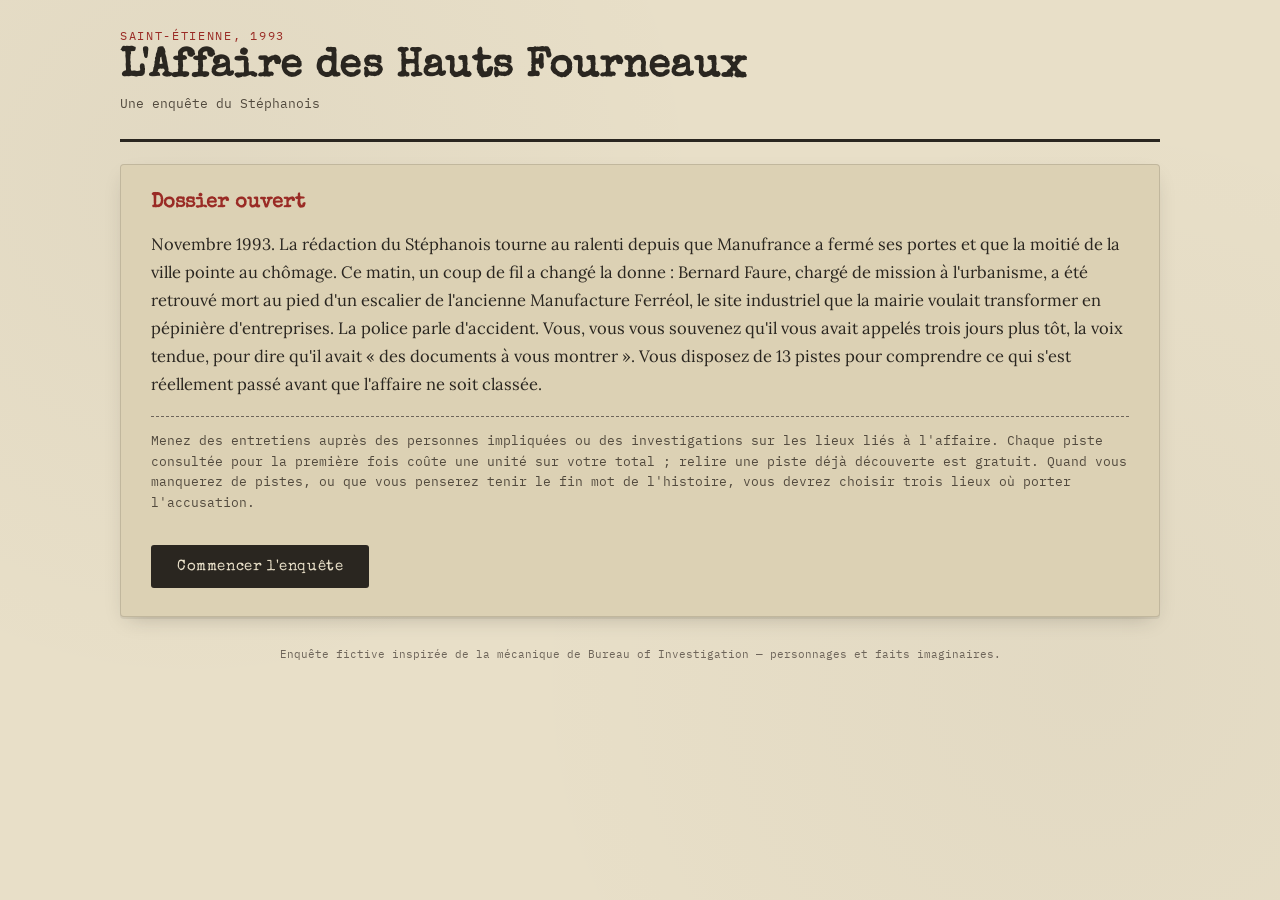
==== index.html @ 571a7f25 "Add files via upload" ====
<!DOCTYPE html>
<html lang="fr">
<head>
<meta charset="UTF-8">
<meta name="viewport" content="width=device-width, initial-scale=1.0">
<title>L'Affaire des Hauts Fourneaux — Le Stéphanois</title>
<link rel="preconnect" href="https://fonts.googleapis.com">
<link rel="preconnect" href="https://fonts.gstatic.com" crossorigin>
<link href="https://fonts.googleapis.com/css2?family=Special+Elite&family=Lora:ital,wght@0,400;0,500;0,600;1,400&family=IBM+Plex+Mono:wght@400;500;600&display=swap" rel="stylesheet">
<link rel="stylesheet" href="style.css">
</head>
<body>

<div id="app"></div>

<!-- Copie de secours des données pour fonctionnement hors serveur -->
<script src="data.js"></script>
<script src="script.js"></script>
</body>
</html>
---- style.css ----
/* ===================================================================
   L'Affaire des Hauts Fourneaux
   Palette : dossier kraft + tampon administratif
   #E8DFC8 papier kraft | #2A2620 encre | #9A2B25 rouge tampon
   #4C5A4E vert-acier | #B98B2A or vieilli | #6E655A gris estompé
   =================================================================== */

:root {
  --paper: #E8DFC8;
  --paper-dark: #DCD1B4;
  --ink: #2A2620;
  --ink-soft: #524A3E;
  --stamp-red: #9A2B25;
  --steel: #4C5A4E;
  --gold: #B98B2A;
  --muted: #6E655A;
  --card-shadow: 0 2px 0 rgba(42,38,32,0.08), 0 8px 20px -8px rgba(42,38,32,0.25);
  --font-display: 'Special Elite', 'Courier New', monospace;
  --font-body: 'Lora', Georgia, serif;
  --font-mono: 'IBM Plex Mono', monospace;
}

* { box-sizing: border-box; }

@media (prefers-reduced-motion: reduce) {
  *, *::before, *::after {
    animation-duration: 0.001ms !important;
    transition-duration: 0.001ms !important;
  }
}

html, body {
  margin: 0;
  padding: 0;
  background: var(--paper);
  color: var(--ink);
  font-family: var(--font-body);
  min-height: 100vh;
}

body {
  background-image:
    radial-gradient(circle at 15% 20%, rgba(42,38,32,0.035) 0, transparent 40%),
    radial-gradient(circle at 85% 75%, rgba(42,38,32,0.03) 0, transparent 45%);
}

#app {
  max-width: 1080px;
  margin: 0 auto;
  padding: 28px 20px 60px;
}

button {
  font-family: inherit;
  cursor: pointer;
}

a { color: var(--steel); }

/* ---------- Header / masthead ---------- */

.masthead {
  border-bottom: 3px solid var(--ink);
  padding-bottom: 14px;
  margin-bottom: 22px;
  display: flex;
  justify-content: space-between;
  align-items: flex-end;
  flex-wrap: wrap;
  gap: 14px;
}

.masthead-titles .kicker {
  font-family: var(--font-mono);
  font-size: 12px;
  letter-spacing: 0.14em;
  text-transform: uppercase;
  color: var(--stamp-red);
  margin: 0 0 4px;
}

.masthead-titles h1 {
  font-family: var(--font-display);
  font-size: clamp(26px, 4vw, 40px);
  margin: 0;
  line-height: 1.05;
  letter-spacing: 0.01em;
}

.masthead-titles .subtitle {
  font-family: var(--font-mono);
  font-size: 13px;
  color: var(--ink-soft);
  margin-top: 6px;
}

/* Lead counter styled as an ink stamp */
.lead-counter {
  font-family: var(--font-mono);
  border: 3px solid var(--stamp-red);
  color: var(--stamp-red);
  border-radius: 6px;
  padding: 8px 16px;
  text-align: center;
  transform: rotate(-3deg);
  background: rgba(154,43,37,0.05);
  white-space: nowrap;
}

.lead-counter.low {
  border-color: var(--stamp-red);
  background: rgba(154,43,37,0.14);
  animation: pulse-stamp 1.8s ease-in-out infinite;
}

@keyframes pulse-stamp {
  0%, 100% { transform: rotate(-3deg) scale(1); }
  50% { transform: rotate(-3deg) scale(1.04); }
}

.lead-counter .num {
  font-size: 26px;
  font-weight: 600;
  display: block;
  line-height: 1;
}

.lead-counter .label {
  font-size: 10px;
  letter-spacing: 0.08em;
  text-transform: uppercase;
  display: block;
  margin-top: 2px;
}

/* ---------- Intro screen ---------- */

.intro-card {
  background: var(--paper-dark);
  border: 1px solid rgba(42,38,32,0.15);
  border-radius: 4px;
  padding: 28px 30px;
  box-shadow: var(--card-shadow);
  margin-bottom: 20px;
}

.intro-card h2 {
  font-family: var(--font-display);
  font-size: 20px;
  margin-top: 0;
  color: var(--stamp-red);
}

.intro-card p {
  line-height: 1.7;
  font-size: 16.5px;
  color: var(--ink);
}

.intro-card .briefing {
  font-family: var(--font-mono);
  font-size: 13px;
  color: var(--ink-soft);
  border-top: 1px dashed var(--muted);
  padding-top: 14px;
  margin-top: 18px;
  line-height: 1.6;
}

.start-btn, .primary-btn {
  font-family: var(--font-display);
  background: var(--ink);
  color: var(--paper);
  border: none;
  padding: 14px 26px;
  font-size: 15px;
  letter-spacing: 0.04em;
  border-radius: 3px;
  margin-top: 18px;
  transition: transform 0.15s ease, background 0.15s ease;
}

.start-btn:hover, .primary-btn:hover {
  background: var(--stamp-red);
  transform: translateY(-1px);
}

/* ---------- Main layout ---------- */

.main-grid {
  display: grid;
  grid-template-columns: 260px 1fr;
  gap: 22px;
  align-items: start;
}

@media (max-width: 760px) {
  .main-grid { grid-template-columns: 1fr; }
}

/* ---------- Plan cliquable ---------- */

.city-map-wrap {
  background: var(--paper-dark);
  border: 1px solid rgba(42,38,32,0.15);
  border-radius: 4px;
  padding: 16px 18px 14px;
  margin-bottom: 22px;
  box-shadow: var(--card-shadow);
}

.map-title {
  font-family: var(--font-display);
  font-size: 15px;
  margin: 0 0 10px;
  color: var(--ink);
}

.city-map-svg {
  width: 100%;
  height: auto;
  max-height: 420px;
  display: block;
}

.zone-shape {
  fill: rgba(42,38,32,0.035);
  stroke: var(--muted);
  stroke-width: 1.5;
  transition: fill 0.15s ease, stroke 0.15s ease;
}

.zone-group {
  cursor: pointer;
  outline: none;
}

.zone-group:hover .zone-shape {
  fill: rgba(76,90,78,0.12);
  stroke: var(--steel);
}

.zone-group:focus-visible .zone-shape {
  stroke: var(--gold);
  stroke-width: 3;
}

.zone-group.zone-selected .zone-shape {
  fill: rgba(154,43,37,0.08);
  stroke: var(--stamp-red);
  stroke-width: 2.5;
}

.zone-label {
  font-family: var(--font-mono);
  font-size: 12px;
  letter-spacing: 0.05em;
  fill: var(--ink-soft);
  pointer-events: none;
  user-select: none;
}

.pin-group {
  cursor: pointer;
  outline: none;
}

.pin-circle {
  fill: var(--paper);
  stroke: var(--steel);
  stroke-width: 2;
  transition: fill 0.15s ease, stroke 0.15s ease, r 0.15s ease;
}

.pin-group:hover .pin-circle {
  stroke: var(--stamp-red);
}

.pin-group:focus-visible .pin-circle {
  stroke: var(--gold);
  stroke-width: 3;
}

.pin-group.pin-visited .pin-circle {
  fill: var(--stamp-red);
  stroke: var(--stamp-red);
}

.pin-ring {
  fill: none;
  stroke: var(--gold);
  stroke-width: 2;
  stroke-dasharray: 4 3;
  animation: spin-ring 6s linear infinite;
  transform-origin: center;
}

@keyframes spin-ring {
  from { transform: rotate(0deg); }
  to { transform: rotate(360deg); }
}

.map-legend {
  display: flex;
  gap: 18px;
  flex-wrap: wrap;
  margin-top: 10px;
  font-family: var(--font-mono);
  font-size: 11px;
  color: var(--ink-soft);
}

.legend-item {
  display: inline-flex;
  align-items: center;
  gap: 6px;
}

.dot {
  width: 10px;
  height: 10px;
  border-radius: 50%;
  display: inline-block;
  border: 2px solid var(--steel);
  background: var(--paper);
}

.dot-visited {
  background: var(--stamp-red);
  border-color: var(--stamp-red);
}

.dot-active {
  border-color: var(--gold);
  border-style: dashed;
}

/* ---------- Sidebar : quartiers + annuaire ---------- */

.sidebar {
  background: var(--paper-dark);
  border: 1px solid rgba(42,38,32,0.15);
  border-radius: 4px;
  padding: 16px;
  position: sticky;
  top: 20px;
}

.sidebar h3 {
  font-family: var(--font-mono);
  font-size: 11px;
  letter-spacing: 0.12em;
  text-transform: uppercase;
  color: var(--muted);
  margin: 18px 0 8px;
  border-bottom: 1px solid rgba(42,38,32,0.15);
  padding-bottom: 6px;
}

.sidebar h3:first-child { margin-top: 0; }

.nav-item {
  display: block;
  width: 100%;
  text-align: left;
  background: transparent;
  border: none;
  border-left: 3px solid transparent;
  padding: 8px 10px;
  font-family: var(--font-body);
  font-size: 14.5px;
  color: var(--ink);
  border-radius: 2px;
}

.nav-item:hover { background: rgba(42,38,32,0.06); }

.nav-item.active {
  border-left-color: var(--stamp-red);
  background: rgba(154,43,37,0.08);
  font-weight: 600;
}

.annuaire-btn {
  width: 100%;
  background: var(--gold);
  color: var(--ink);
  border: none;
  padding: 10px 12px;
  font-family: var(--font-mono);
  font-size: 12.5px;
  letter-spacing: 0.05em;
  border-radius: 3px;
  margin-top: 6px;
  text-transform: uppercase;
}

.annuaire-btn:hover { filter: brightness(0.94); }

.end-early-btn {
  width: 100%;
  background: transparent;
  border: 1.5px solid var(--steel);
  color: var(--steel);
  padding: 10px 12px;
  font-family: var(--font-mono);
  font-size: 12px;
  letter-spacing: 0.04em;
  border-radius: 3px;
  margin-top: 18px;
  text-transform: uppercase;
}

.end-early-btn:hover { background: var(--steel); color: var(--paper); }

/* ---------- Content panel ---------- */

.content-panel {
  min-height: 400px;
}

.location-card {
  background: var(--paper-dark);
  border: 1px solid rgba(42,38,32,0.15);
  border-radius: 4px;
  padding: 22px 26px 26px;
  box-shadow: var(--card-shadow);
}

.location-header .quartier-tag {
  font-family: var(--font-mono);
  font-size: 11px;
  color: var(--steel);
  text-transform: uppercase;
  letter-spacing: 0.08em;
}

.location-header h2 {
  font-family: var(--font-display);
  font-size: 24px;
  margin: 4px 0 2px;
}

.location-header .address {
  font-family: var(--font-mono);
  font-size: 13px;
  color: var(--ink-soft);
  margin-bottom: 18px;
}

.lead-buttons {
  display: flex;
  gap: 12px;
  margin-bottom: 20px;
  flex-wrap: wrap;
}

.lead-btn {
  border: 2px solid var(--ink);
  background: transparent;
  color: var(--ink);
  padding: 10px 18px;
  font-family: var(--font-mono);
  font-size: 13px;
  letter-spacing: 0.04em;
  text-transform: uppercase;
  border-radius: 3px;
  position: relative;
}

.lead-btn:hover { background: var(--ink); color: var(--paper); }

.lead-btn.disabled {
  opacity: 0.4;
  border-style: dashed;
  cursor: default;
}

.lead-btn.disabled:hover { background: transparent; color: var(--ink); }

.lead-btn .already-read {
  font-size: 10px;
  display: block;
  margin-top: 2px;
  color: var(--stamp-red);
  letter-spacing: 0.06em;
}

.clue-result {
  border-top: 2px solid var(--ink);
  padding-top: 18px;
  margin-top: 6px;
  position: relative;
}

.clue-result .clue-title {
  font-family: var(--font-display);
  font-size: 17px;
  color: var(--stamp-red);
  margin-bottom: 10px;
}

.clue-result p {
  line-height: 1.75;
  font-size: 16px;
}

.stamp {
  display: inline-block;
  font-family: var(--font-display);
  font-size: 13px;
  color: var(--stamp-red);
  border: 2px solid var(--stamp-red);
  border-radius: 4px;
  padding: 3px 10px;
  transform: rotate(-6deg);
  letter-spacing: 0.08em;
  margin-top: 14px;
  opacity: 0.85;
}

.empty-clue {
  border-top: 2px dashed var(--muted);
  padding-top: 18px;
  margin-top: 6px;
  color: var(--muted);
  font-family: var(--font-mono);
  font-size: 14px;
}

/* ---------- Annuaire ---------- */

.annuaire-list {
  display: grid;
  gap: 10px;
}

.annuaire-entry {
  display: flex;
  justify-content: space-between;
  align-items: center;
  background: rgba(42,38,32,0.04);
  border: 1px solid rgba(42,38,32,0.1);
  border-radius: 3px;
  padding: 12px 16px;
  gap: 10px;
  flex-wrap: wrap;
}

.annuaire-entry .name {
  font-family: var(--font-display);
  font-size: 15px;
}

.annuaire-entry .role {
  font-family: var(--font-mono);
  font-size: 12px;
  color: var(--ink-soft);
  flex: 1;
  min-width: 180px;
}

.annuaire-entry button {
  background: var(--steel);
  color: var(--paper);
  border: none;
  padding: 7px 14px;
  border-radius: 3px;
  font-family: var(--font-mono);
  font-size: 12px;
}

.annuaire-entry button:hover { background: var(--ink); }

/* ---------- Intervention ---------- */

.intervention-panel {
  background: var(--paper-dark);
  border: 1px solid rgba(42,38,32,0.15);
  border-radius: 4px;
  padding: 26px;
  box-shadow: var(--card-shadow);
}

.intervention-panel h2 {
  font-family: var(--font-display);
  color: var(--stamp-red);
  font-size: 22px;
}

.intervention-panel > p {
  line-height: 1.6;
  margin-bottom: 20px;
}

.target-grid {
  display: grid;
  grid-template-columns: repeat(auto-fill, minmax(220px, 1fr));
  gap: 12px;
  margin-bottom: 22px;
}

.target-card {
  border: 2px solid var(--muted);
  border-radius: 4px;
  padding: 14px 16px;
  background: rgba(42,38,32,0.02);
  text-align: left;
}

.target-card .name {
  font-family: var(--font-display);
  font-size: 15px;
  display: block;
  margin-bottom: 4px;
}

.target-card .addr {
  font-family: var(--font-mono);
  font-size: 11.5px;
  color: var(--ink-soft);
  display: block;
}

.target-card.selected {
  border-color: var(--stamp-red);
  background: rgba(154,43,37,0.09);
}

.target-card.selected .name::after {
  content: " ✓";
  color: var(--stamp-red);
}

.confirm-btn {
  font-family: var(--font-display);
  background: var(--stamp-red);
  color: var(--paper);
  border: none;
  padding: 14px 24px;
  font-size: 15px;
  border-radius: 3px;
  letter-spacing: 0.03em;
}

.confirm-btn:disabled {
  background: var(--muted);
  cursor: not-allowed;
}

.confirm-btn:hover:not(:disabled) { filter: brightness(1.08); }

/* ---------- Ending page (upside-down dossier reveal) ---------- */

.ending-page {
  background: var(--ink);
  color: var(--paper);
  border-radius: 4px;
  padding: 34px 30px;
  box-shadow: var(--card-shadow);
  animation: unfold 0.5s ease;
  transform-origin: top;
}

@keyframes unfold {
  from { transform: rotateX(-90deg); opacity: 0; }
  to { transform: rotateX(0deg); opacity: 1; }
}

.ending-page .score-tag {
  font-family: var(--font-mono);
  font-size: 12px;
  letter-spacing: 0.1em;
  text-transform: uppercase;
  color: var(--gold);
}

.ending-page h2 {
  font-family: var(--font-display);
  font-size: 26px;
  margin: 6px 0 18px;
  color: var(--paper);
}

.ending-page .score-line {
  font-family: var(--font-mono);
  font-size: 15px;
  margin-bottom: 18px;
  color: var(--gold);
}

.ending-page p {
  line-height: 1.75;
  font-size: 16.5px;
}

.ending-page .verdict {
  display: inline-block;
  margin-top: 20px;
  font-family: var(--font-display);
  border: 2px solid var(--gold);
  color: var(--gold);
  padding: 8px 16px;
  border-radius: 3px;
  transform: rotate(-3deg);
}

.restart-btn {
  margin-top: 26px;
  background: var(--paper);
  color: var(--ink);
  border: none;
  padding: 12px 22px;
  font-family: var(--font-mono);
  font-size: 13px;
  border-radius: 3px;
  text-transform: uppercase;
  letter-spacing: 0.05em;
}

.restart-btn:hover { background: var(--gold); }

.footnote {
  text-align: center;
  font-family: var(--font-mono);
  font-size: 11px;
  color: var(--muted);
  margin-top: 30px;
}
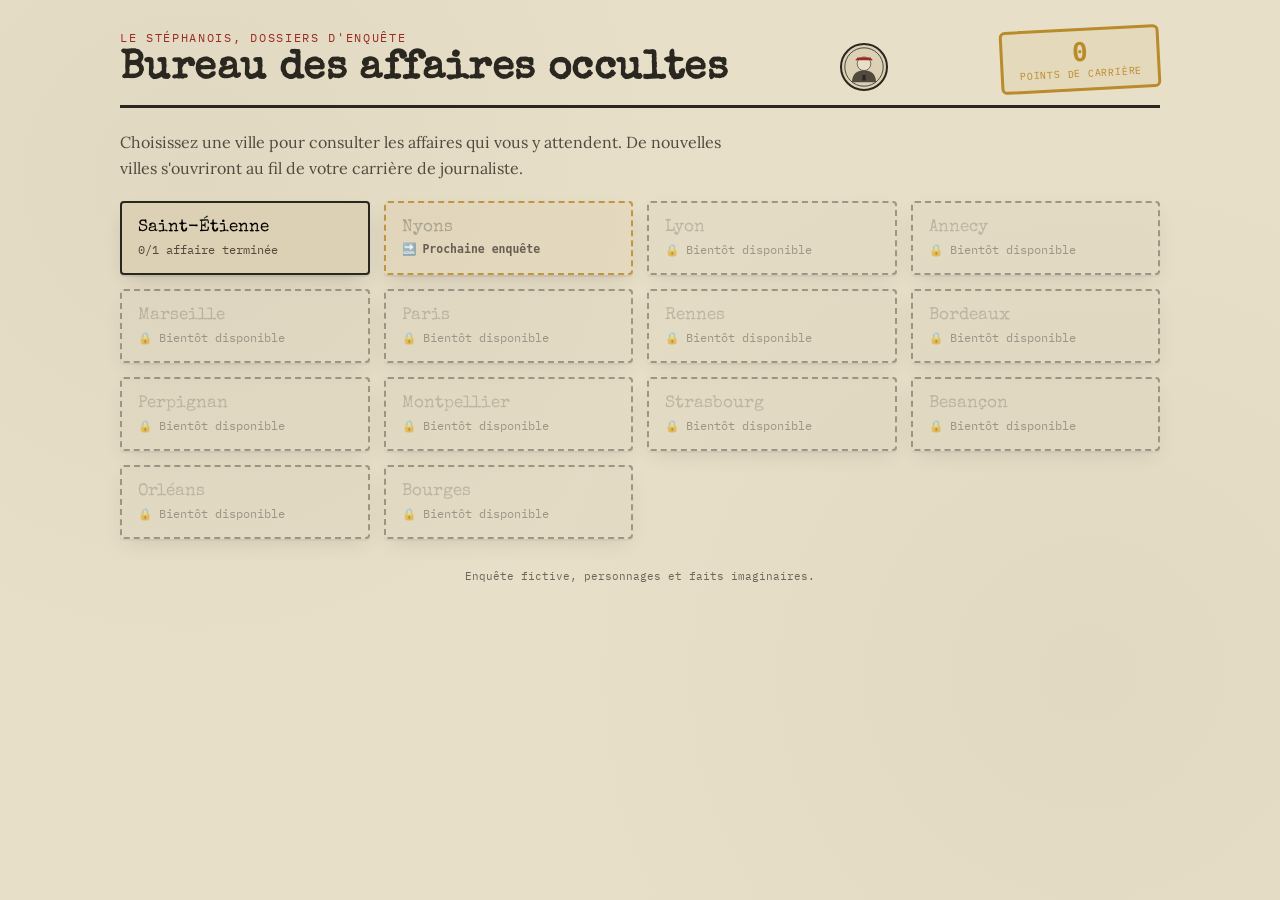
==== commit 73234acd: "Add files via upload" ====
--- a/index.html
+++ b/index.html
@@ -3,7 +3,7 @@
 <head>
 <meta charset="UTF-8">
 <meta name="viewport" content="width=device-width, initial-scale=1.0">
-<title>L'Affaire des Hauts Fourneaux — Le Stéphanois</title>
+<title>Bureau des affaires occultes, L'Affaire des Hauts Fourneaux</title>
 <link rel="preconnect" href="https://fonts.googleapis.com">
 <link rel="preconnect" href="https://fonts.gstatic.com" crossorigin>
 <link href="https://fonts.googleapis.com/css2?family=Special+Elite&family=Lora:ital,wght@0,400;0,500;0,600;1,400&family=IBM+Plex+Mono:wght@400;500;600&display=swap" rel="stylesheet">
@@ -13,6 +13,14 @@
 
 <div id="app"></div>
 
+<div class="orientation-hint" id="orientation-hint">
+  <div class="orientation-hint-box">
+    <p class="orientation-hint-icon">📱↻</p>
+    <p class="orientation-hint-text">Le plan et les fiches se lisent mieux en mode paysage. Tournez votre téléphone si possible.</p>
+    <button class="orientation-hint-btn" id="orientation-hint-dismiss">Continuer quand même</button>
+  </div>
+</div>
+
 <!-- Copie de secours des données pour fonctionnement hors serveur -->
 <script src="data.js"></script>
 <script src="script.js"></script>
--- a/style.css
+++ b/style.css
@@ -14,6 +14,7 @@
   --steel: #4C5A4E;
   --gold: #B98B2A;
   --muted: #6E655A;
+  --doc-blue: #3F5B66;
   --card-shadow: 0 2px 0 rgba(42,38,32,0.08), 0 8px 20px -8px rgba(42,38,32,0.25);
   --font-display: 'Special Elite', 'Courier New', monospace;
   --font-body: 'Lora', Georgia, serif;
@@ -56,6 +57,196 @@
 }
 
 a { color: var(--steel); }
+
+/* ---------- Portrait / avatar de l'enquêteur ---------- */
+
+.avatar-svg { display: block; }
+
+.avatar-badge-bg { fill: var(--paper-dark); stroke: var(--ink); stroke-width: 2; }
+.avatar-coat { fill: var(--ink-soft); }
+.avatar-head { fill: var(--paper); stroke: var(--ink); stroke-width: 1.5; }
+.avatar-tie { fill: var(--ink); }
+
+.avatar-accent-red .avatar-band { fill: var(--stamp-red); }
+.avatar-accent-gold .avatar-band { fill: var(--gold); }
+.avatar-accent-steel .avatar-band { fill: var(--steel); }
+
+.profile-btn {
+  background: var(--paper-dark);
+  border: 2px solid var(--ink);
+  border-radius: 50%;
+  width: 48px;
+  height: 48px;
+  padding: 0;
+  display: flex;
+  align-items: center;
+  justify-content: center;
+  overflow: hidden;
+  flex-shrink: 0;
+}
+
+.profile-btn:hover { border-color: var(--stamp-red); }
+
+/* ---------- Fiche de l'enquêteur ---------- */
+
+.profile-card {
+  background: var(--paper-dark);
+  border: 1px solid rgba(42,38,32,0.15);
+  border-radius: 4px;
+  padding: 26px;
+  box-shadow: var(--card-shadow);
+}
+
+.profile-header {
+  display: flex;
+  gap: 20px;
+  align-items: center;
+  flex-wrap: wrap;
+  border-bottom: 2px solid var(--ink);
+  padding-bottom: 20px;
+  margin-bottom: 20px;
+}
+
+.profile-avatar {
+  flex-shrink: 0;
+}
+
+.profile-id-block {
+  flex: 1;
+  min-width: 220px;
+}
+
+.profile-name-input {
+  font-family: var(--font-display);
+  font-size: 20px;
+  background: transparent;
+  border: none;
+  border-bottom: 2px dashed var(--muted);
+  color: var(--ink);
+  padding: 4px 2px;
+  width: 100%;
+  max-width: 320px;
+}
+
+.profile-name-input:focus {
+  outline: none;
+  border-bottom-color: var(--stamp-red);
+}
+
+.profile-rank {
+  font-family: var(--font-mono);
+  font-size: 12.5px;
+  color: var(--stamp-red);
+  letter-spacing: 0.04em;
+  margin: 8px 0 12px;
+}
+
+.avatar-swatches {
+  display: flex;
+  gap: 8px;
+}
+
+.avatar-swatch {
+  width: 22px;
+  height: 22px;
+  border-radius: 50%;
+  border: 2px solid var(--ink);
+  padding: 0;
+}
+
+.avatar-swatch-red { background: var(--stamp-red); }
+.avatar-swatch-gold { background: var(--gold); }
+.avatar-swatch-steel { background: var(--steel); }
+
+.avatar-swatch.selected {
+  outline: 2px solid var(--ink);
+  outline-offset: 2px;
+}
+
+.profile-stats-grid {
+  display: grid;
+  grid-template-columns: repeat(auto-fit, minmax(150px, 1fr));
+  gap: 12px;
+  margin-bottom: 22px;
+}
+
+.profile-stat {
+  background: rgba(42,38,32,0.04);
+  border: 1px solid rgba(42,38,32,0.12);
+  border-radius: 3px;
+  padding: 14px;
+  text-align: center;
+}
+
+.profile-stat-value {
+  display: block;
+  font-family: var(--font-display);
+  font-size: 24px;
+  color: var(--stamp-red);
+}
+
+.profile-stat-label {
+  display: block;
+  font-family: var(--font-mono);
+  font-size: 11px;
+  color: var(--ink-soft);
+  text-transform: uppercase;
+  letter-spacing: 0.05em;
+  margin-top: 4px;
+}
+
+.profile-section-heading {
+  font-family: var(--font-mono);
+  font-size: 11px;
+  letter-spacing: 0.12em;
+  text-transform: uppercase;
+  color: var(--muted);
+  border-bottom: 1px solid rgba(42,38,32,0.15);
+  padding-bottom: 6px;
+  margin: 22px 0 10px;
+}
+
+.profile-city-list {
+  display: grid;
+  gap: 8px;
+}
+
+.profile-city-row {
+  display: flex;
+  justify-content: space-between;
+  background: rgba(42,38,32,0.03);
+  border-radius: 3px;
+  padding: 10px 14px;
+  font-family: var(--font-mono);
+  font-size: 13px;
+}
+
+.profile-badge-list {
+  display: grid;
+  gap: 10px;
+}
+
+.profile-badge {
+  background: rgba(185,139,42,0.08);
+  border: 1px dashed var(--gold);
+  border-radius: 3px;
+  padding: 10px 14px;
+}
+
+.profile-badge-label {
+  display: block;
+  font-family: var(--font-display);
+  font-size: 14px;
+  color: var(--ink);
+}
+
+.profile-badge-detail {
+  display: block;
+  font-family: var(--font-mono);
+  font-size: 11.5px;
+  color: var(--ink-soft);
+  margin-top: 3px;
+}
 
 /* ---------- Header / masthead ---------- */
 
@@ -196,6 +387,226 @@
 
 @media (max-width: 760px) {
   .main-grid { grid-template-columns: 1fr; }
+  .sidebar { position: static; }
+}
+
+/* ---------- Suggestion de rotation (mobile portrait) ---------- */
+
+.orientation-hint {
+  display: none;
+  position: fixed;
+  inset: 0;
+  background: rgba(42,38,32,0.92);
+  z-index: 9999;
+  align-items: center;
+  justify-content: center;
+  padding: 24px;
+  text-align: center;
+}
+
+@media (max-width: 640px) and (orientation: portrait) {
+  .orientation-hint {
+    display: flex;
+  }
+}
+
+body.orientation-hint-dismissed .orientation-hint {
+  display: none !important;
+}
+
+.orientation-hint-box {
+  background: var(--paper);
+  border: 2px solid var(--gold);
+  border-radius: 6px;
+  padding: 28px 22px;
+  max-width: 300px;
+}
+
+.orientation-hint-icon {
+  font-size: 38px;
+  margin: 0 0 12px;
+}
+
+.orientation-hint-text {
+  font-family: var(--font-body);
+  font-size: 15px;
+  color: var(--ink);
+  line-height: 1.55;
+  margin: 0 0 18px;
+}
+
+.orientation-hint-btn {
+  font-family: var(--font-mono);
+  background: var(--ink);
+  color: var(--paper);
+  border: none;
+  padding: 10px 18px;
+  border-radius: 3px;
+  font-size: 12.5px;
+  text-transform: uppercase;
+  letter-spacing: 0.04em;
+}
+
+.orientation-hint-btn:hover {
+  background: var(--stamp-red);
+}
+
+/* ---------- Text tags: personnes / lieux / documents ---------- */
+
+.tag-person {
+  color: var(--steel);
+  font-weight: 600;
+}
+
+.tag-lieu {
+  color: var(--gold);
+  font-weight: 600;
+}
+
+.tag-doc {
+  color: var(--doc-blue);
+  font-weight: 600;
+  font-style: italic;
+}
+
+.new-contact {
+  margin-top: 12px;
+  font-family: var(--font-mono);
+  font-size: 12.5px;
+  color: var(--steel);
+  background: rgba(76,90,78,0.1);
+  border: 1px dashed var(--steel);
+  border-radius: 3px;
+  padding: 8px 12px;
+  display: inline-block;
+}
+
+/* ---------- City select screen ---------- */
+
+.select-intro {
+  font-family: var(--font-body);
+  font-size: 16px;
+  color: var(--ink-soft);
+  max-width: 640px;
+  line-height: 1.6;
+  margin-bottom: 20px;
+}
+
+.city-grid {
+  display: grid;
+  grid-template-columns: repeat(auto-fill, minmax(200px, 1fr));
+  gap: 14px;
+}
+
+.city-card {
+  background: var(--paper-dark);
+  border: 2px solid var(--ink);
+  border-radius: 4px;
+  padding: 16px;
+  text-align: left;
+  box-shadow: var(--card-shadow);
+  display: flex;
+  flex-direction: column;
+  gap: 6px;
+}
+
+.city-card:hover:not(.locked) {
+  border-color: var(--stamp-red);
+  transform: translateY(-2px);
+  transition: transform 0.15s ease, border-color 0.15s ease;
+}
+
+.city-card.locked {
+  border: 2px dashed var(--muted);
+  opacity: 0.6;
+  cursor: not-allowed;
+  background: rgba(42,38,32,0.03);
+}
+
+.city-card.coming-next {
+  border: 2px dashed var(--gold);
+  opacity: 0.85;
+  background: rgba(185,139,42,0.06);
+}
+
+.next-tag {
+  color: var(--gold);
+  font-weight: 600;
+}
+
+.city-name {
+  font-family: var(--font-display);
+  font-size: 17px;
+}
+
+.city-status {
+  font-family: var(--font-mono);
+  font-size: 11.5px;
+  color: var(--ink-soft);
+}
+
+.locked-tag {
+  color: var(--muted);
+}
+
+.lead-counter.career {
+  border-color: var(--gold);
+  color: var(--gold);
+  background: rgba(185,139,42,0.08);
+}
+
+/* ---------- Case select screen ---------- */
+
+.back-btn {
+  width: auto;
+  display: inline-block;
+  margin-bottom: 16px;
+}
+
+.case-list {
+  display: grid;
+  gap: 14px;
+}
+
+.case-card {
+  background: var(--paper-dark);
+  border: 2px solid var(--ink);
+  border-radius: 4px;
+  padding: 18px 20px;
+  text-align: left;
+  box-shadow: var(--card-shadow);
+  display: flex;
+  flex-direction: column;
+  gap: 6px;
+}
+
+.case-card:hover:not(.locked) {
+  border-color: var(--stamp-red);
+}
+
+.case-card.locked {
+  border: 2px dashed var(--muted);
+  opacity: 0.6;
+  cursor: not-allowed;
+  background: rgba(42,38,32,0.03);
+}
+
+.case-title {
+  font-family: var(--font-display);
+  font-size: 19px;
+}
+
+.case-subtitle {
+  font-family: var(--font-mono);
+  font-size: 12px;
+  color: var(--ink-soft);
+}
+
+.case-status {
+  font-family: var(--font-mono);
+  font-size: 12px;
+  color: var(--stamp-red);
+  margin-top: 4px;
 }
 
 /* ---------- Plan cliquable ---------- */
@@ -207,6 +618,8 @@
   padding: 16px 18px 14px;
   margin-bottom: 22px;
   box-shadow: var(--card-shadow);
+  overflow-x: auto;
+  -webkit-overflow-scrolling: touch;
 }
 
 .map-title {
@@ -223,6 +636,29 @@
   display: block;
 }
 
+.map-mobile-hint {
+  display: none;
+  font-family: var(--font-mono);
+  font-size: 11px;
+  color: var(--muted);
+  margin-top: 8px;
+}
+
+@media (max-width: 640px) {
+  /* En dessous de cette largeur, la mise à l'échelle proportionnelle
+     rendrait le texte illisible et les pions impossibles à toucher.
+     On garde donc la carte à sa taille native et on autorise le
+     défilement horizontal plutôt que de tout rétrécir. */
+  .city-map-svg {
+    width: 640px;
+    max-width: none;
+    min-width: 640px;
+  }
+  .map-mobile-hint {
+    display: block;
+  }
+}
+
 .zone-shape {
   fill: rgba(42,38,32,0.035);
   stroke: var(--muted);
@@ -263,6 +699,11 @@
 .pin-group {
   cursor: pointer;
   outline: none;
+}
+
+.pin-hitarea {
+  fill: transparent;
+  pointer-events: all;
 }
 
 .pin-circle {
@@ -528,6 +969,92 @@
   font-size: 14px;
 }
 
+/* ---------- Carnet de l'enquête (journal) ---------- */
+
+.journal-recap {
+  background: rgba(154,43,37,0.06);
+  border: 1px dashed var(--stamp-red);
+  border-radius: 4px;
+  padding: 14px 18px;
+  margin: 12px 0 6px;
+}
+
+.journal-recap-label {
+  font-family: var(--font-mono);
+  font-size: 11px;
+  letter-spacing: 0.1em;
+  text-transform: uppercase;
+  color: var(--stamp-red);
+  margin: 0 0 6px;
+}
+
+.journal-recap p {
+  line-height: 1.65;
+  font-size: 15px;
+  margin: 0;
+}
+
+.journal-list {
+  display: grid;
+  gap: 14px;
+  margin-top: 10px;
+}
+
+.journal-entry {
+  border-left: 3px solid var(--muted);
+  padding: 10px 16px;
+  background: rgba(42,38,32,0.03);
+  border-radius: 0 3px 3px 0;
+}
+
+.journal-entry-head {
+  display: flex;
+  align-items: center;
+  gap: 8px;
+  margin-bottom: 4px;
+}
+
+.journal-index {
+  font-family: var(--font-mono);
+  font-size: 11px;
+  color: var(--paper);
+  background: var(--ink);
+  border-radius: 50%;
+  width: 20px;
+  height: 20px;
+  display: inline-flex;
+  align-items: center;
+  justify-content: center;
+  flex-shrink: 0;
+}
+
+.journal-loc {
+  font-family: var(--font-mono);
+  font-size: 11.5px;
+  color: var(--ink-soft);
+  text-transform: uppercase;
+  letter-spacing: 0.04em;
+}
+
+.journal-entry p {
+  line-height: 1.65;
+  font-size: 15px;
+}
+
+.journal-goto {
+  background: var(--steel);
+  color: var(--paper);
+  border: none;
+  padding: 9px 15px;
+  border-radius: 3px;
+  font-family: var(--font-mono);
+  font-size: 11.5px;
+  margin-top: 4px;
+  min-height: 38px;
+}
+
+.journal-goto:hover { background: var(--ink); }
+
 /* ---------- Annuaire ---------- */
 
 .annuaire-list {
@@ -564,10 +1091,11 @@
   background: var(--steel);
   color: var(--paper);
   border: none;
-  padding: 7px 14px;
+  padding: 9px 15px;
   border-radius: 3px;
   font-family: var(--font-mono);
   font-size: 12px;
+  min-height: 38px;
 }
 
 .annuaire-entry button:hover { background: var(--ink); }
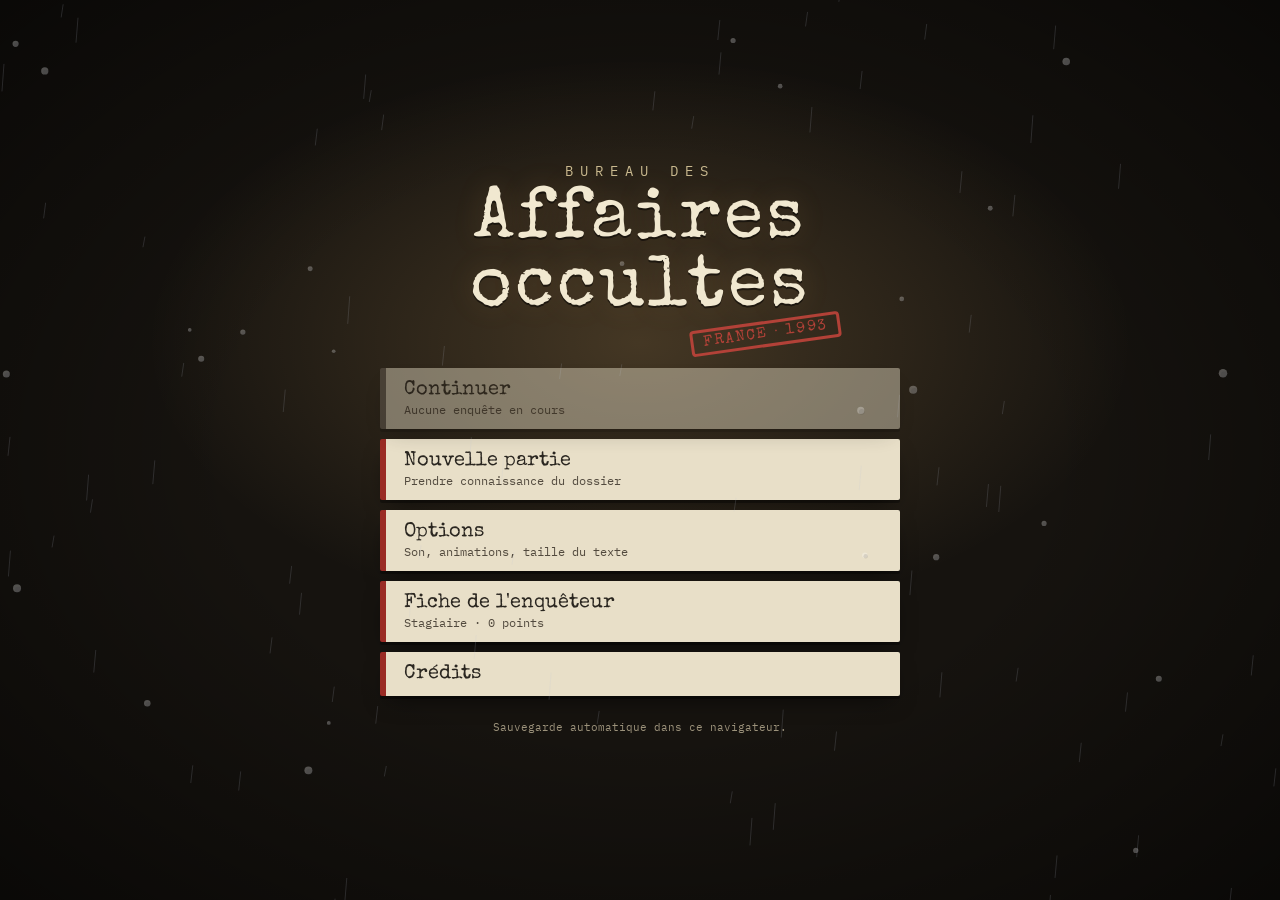
==== commit 9e831268: "Add files via upload" ====
--- a/index.html
+++ b/index.html
@@ -3,11 +3,15 @@
 <head>
 <meta charset="UTF-8">
 <meta name="viewport" content="width=device-width, initial-scale=1.0">
-<title>Bureau des affaires occultes, L'Affaire des Hauts Fourneaux</title>
+<title>Bureau des affaires occultes</title>
+<link rel="icon" href="img/icone.png">
 <link rel="preconnect" href="https://fonts.googleapis.com">
 <link rel="preconnect" href="https://fonts.gstatic.com" crossorigin>
-<link href="https://fonts.googleapis.com/css2?family=Special+Elite&family=Lora:ital,wght@0,400;0,500;0,600;1,400&family=IBM+Plex+Mono:wght@400;500;600&display=swap" rel="stylesheet">
+<link href="https://fonts.googleapis.com/css2?family=Special+Elite&family=Lora:ital,wght@0,400;0,500;0,600;1,400&family=IBM+Plex+Mono:wght@400;500;600&family=Caveat:wght@500&display=swap" rel="stylesheet">
 <link rel="stylesheet" href="style.css">
+<link rel="stylesheet" href="tags.css">
+<link rel="stylesheet" href="carnet.css">
+<link rel="stylesheet" href="jeu.css">
 </head>
 <body>
 
@@ -23,6 +27,7 @@
 
 <!-- Copie de secours des données pour fonctionnement hors serveur -->
 <script src="data.js"></script>
+<script src="audio.js"></script>
 <script src="script.js"></script>
 </body>
 </html>
--- a/tags.css
+++ b/tags.css
@@ -0,0 +1,181 @@
+/* ===================================================================
+   Couleurs des balises : personnes, lieux, pièces du dossier.
+   Chargé après style.css, dont il remplace les anciennes règles .tag-*.
+   Pour changer une couleur, il suffit de modifier les trois variables.
+   =================================================================== */
+
+:root {
+  --c-person: #1F4E8C;   /* bleu encre      : personnes */
+  --c-lieu: #2E6B3A;     /* vert bouteille  : lieux */
+  --c-doc: #7A2E5A;      /* prune           : pièces du dossier */
+  --c-person-soft: rgba(31, 78, 140, 0.14);
+  --c-lieu-soft: rgba(46, 107, 58, 0.14);
+  --c-doc-soft: rgba(122, 46, 90, 0.14);
+}
+
+/* ---------- Les trois familles ---------- */
+
+.tag-person {
+  color: var(--c-person);
+  font-weight: 600;
+}
+
+.tag-lieu {
+  color: var(--c-lieu);
+  font-weight: 600;
+}
+
+.tag-doc {
+  color: var(--c-doc);
+  font-weight: 600;
+  font-style: italic;
+}
+
+/* Cliquable : un lieu ou une personne qu'on connaît déjà */
+.tag-link {
+  cursor: pointer;
+  border-bottom: 1px dotted currentColor;
+  border-radius: 2px;
+  transition: background 0.15s ease;
+}
+.tag-link:hover,
+.tag-link:focus-visible {
+  outline: none;
+  border-bottom-style: solid;
+}
+.tag-person.tag-link:hover, .tag-person.tag-link:focus-visible { background: var(--c-person-soft); }
+.tag-lieu.tag-link:hover, .tag-lieu.tag-link:focus-visible { background: var(--c-lieu-soft); }
+
+/* Découvert à l'instant : coup de surligneur */
+.tag-new {
+  padding: 0 2px;
+  border-radius: 2px;
+  animation: tag-appear 0.9s ease-out;
+}
+.tag-person.tag-new { background: var(--c-person-soft); }
+.tag-lieu.tag-new { background: var(--c-lieu-soft); }
+.tag-doc.tag-new { background: var(--c-doc-soft); }
+
+@keyframes tag-appear {
+  from { box-shadow: 0 0 0 3px rgba(185, 139, 42, 0.45); }
+  to { box-shadow: 0 0 0 0 rgba(185, 139, 42, 0); }
+}
+
+/* ---------- Légende des couleurs ---------- */
+
+.tag-legend {
+  display: flex;
+  flex-wrap: wrap;
+  gap: 6px 14px;
+  font-family: var(--font-mono);
+  font-size: 11.5px;
+  margin-top: 12px;
+}
+.tag-legend span::before {
+  content: "";
+  display: inline-block;
+  width: 9px;
+  height: 9px;
+  border-radius: 2px;
+  margin-right: 6px;
+  background: currentColor;
+  vertical-align: 0;
+}
+.sidebar .tag-legend {
+  margin-top: 14px;
+  padding-top: 10px;
+  border-top: 1px dashed var(--muted);
+  flex-direction: column;
+}
+
+/* ---------- Encadré « Nouveau » sous une piste ---------- */
+
+.discoveries {
+  margin-top: 16px;
+  border: 1px dashed var(--muted);
+  border-radius: 3px;
+  padding: 10px 14px;
+  background: rgba(42, 38, 32, 0.03);
+}
+.discoveries-head {
+  font-family: var(--font-mono);
+  font-size: 10.5px;
+  letter-spacing: 0.12em;
+  text-transform: uppercase;
+  color: var(--stamp-red);
+  margin: 0 0 6px;
+}
+.disc-line {
+  margin: 3px 0;
+  font-size: 14px;
+  line-height: 1.5;
+}
+.disc-label {
+  display: inline-block;
+  min-width: 92px;
+  font-family: var(--font-mono);
+  font-size: 11px;
+  color: var(--ink-soft);
+  text-transform: uppercase;
+  letter-spacing: 0.05em;
+}
+
+/* ---------- Plan et barre latérale ---------- */
+
+.map-count {
+  font-family: var(--font-mono);
+  font-size: 11px;
+  color: var(--c-lieu);
+  margin-left: 10px;
+  letter-spacing: 0.04em;
+}
+
+.pin-circle { stroke: var(--c-lieu); }
+.dot { border-color: var(--c-lieu); }
+
+.nav-item.nav-empty { color: var(--muted); }
+.nav-count {
+  float: right;
+  font-family: var(--font-mono);
+  font-size: 11px;
+  color: var(--c-lieu);
+}
+.tag-lieu-nav { color: var(--c-lieu); }
+.nav-none {
+  font-family: var(--font-mono);
+  font-size: 11.5px;
+  color: var(--muted);
+  line-height: 1.5;
+  margin: 4px 10px;
+}
+
+.location-header h2.location-name { color: var(--c-lieu); }
+
+/* ---------- Carnet : pièces du dossier ---------- */
+
+.doc-list {
+  display: grid;
+  gap: 8px;
+  margin-top: 8px;
+}
+.doc-entry {
+  display: flex;
+  flex-wrap: wrap;
+  gap: 4px 12px;
+  align-items: baseline;
+  border-left: 3px solid var(--c-doc);
+  background: rgba(122, 46, 90, 0.05);
+  padding: 8px 12px;
+  border-radius: 0 3px 3px 0;
+}
+.doc-sources {
+  font-family: var(--font-mono);
+  font-size: 11.5px;
+  color: var(--ink-soft);
+}
+
+/* ---------- Page de fin (fond sombre) : versions claires ---------- */
+
+.ending-page .tag-person { color: #9CBBEA; }
+.ending-page .tag-lieu { color: #93CFA1; }
+.ending-page .tag-doc { color: #E0A9CB; }
--- a/carnet.css
+++ b/carnet.css
@@ -0,0 +1,157 @@
+/* ===================================================================
+   Carnet de l'enquête : onglets, index, fiches.
+   Chargé après style.css et tags.css.
+   =================================================================== */
+
+.carnet-title { font-family: var(--font-display); margin: 0 0 12px; }
+
+/* ---------- Onglets façon intercalaires ---------- */
+
+.carnet-tabs {
+  display: flex;
+  flex-wrap: wrap;
+  gap: 4px;
+  border-bottom: 2px solid var(--ink);
+  margin-bottom: 16px;
+}
+.carnet-tab {
+  background: rgba(42, 38, 32, 0.05);
+  border: 1px solid rgba(42, 38, 32, 0.2);
+  border-bottom: none;
+  border-radius: 6px 6px 0 0;
+  padding: 8px 14px 7px;
+  font-family: var(--font-mono);
+  font-size: 12px;
+  letter-spacing: 0.04em;
+  text-transform: uppercase;
+  color: var(--ink-soft);
+  display: inline-flex;
+  gap: 8px;
+  align-items: center;
+  position: relative;
+  top: 2px;
+}
+.carnet-tab.active {
+  background: var(--paper);
+  border-color: var(--ink);
+  border-width: 2px 2px 0;
+  padding-bottom: 9px;
+}
+.carnet-tab .tag-person, .carnet-tab .tag-lieu, .carnet-tab .tag-doc { font-style: normal; }
+.carnet-tab-n {
+  font-size: 11px;
+  background: var(--ink);
+  color: var(--paper);
+  border-radius: 9px;
+  min-width: 20px;
+  padding: 1px 6px;
+  text-align: center;
+}
+
+/* ---------- Index + fiche ---------- */
+
+.carnet-body {
+  display: grid;
+  grid-template-columns: 210px 1fr;
+  gap: 18px;
+  align-items: start;
+}
+@media (max-width: 760px) {
+  .carnet-body { grid-template-columns: 1fr; }
+  .carnet-index { max-height: 220px; overflow-y: auto; }
+}
+
+.carnet-index { display: grid; gap: 4px; }
+.carnet-entry {
+  display: grid;
+  grid-template-columns: auto 1fr;
+  grid-template-rows: auto auto;
+  column-gap: 8px;
+  align-items: center;
+  text-align: left;
+  background: transparent;
+  border: 1px solid transparent;
+  border-left: 3px solid transparent;
+  border-radius: 2px;
+  padding: 6px 8px;
+}
+.carnet-entry:hover { background: rgba(42, 38, 32, 0.05); }
+.carnet-entry.active { background: var(--paper); border-color: rgba(42, 38, 32, 0.15); border-left-color: var(--stamp-red); }
+.carnet-entry .portrait { grid-row: 1 / 3; }
+.carnet-entry-name { font-size: 14px; line-height: 1.25; }
+.carnet-entry-n { font-family: var(--font-mono); font-size: 10.5px; color: var(--muted); }
+.carnet-entry-n.fresh { color: var(--stamp-red); }
+.carnet-entry-n.fresh::after { content: " · nouveau"; }
+
+/* La fiche : une feuille posée sur le dossier */
+.carnet-page {
+  background: var(--paper);
+  border: 1px solid rgba(42, 38, 32, 0.18);
+  box-shadow: 0 1px 0 rgba(42, 38, 32, 0.1), 3px 4px 0 -1px var(--paper-dark), 3px 4px 0 0 rgba(42, 38, 32, 0.15);
+  padding: 20px 22px;
+  position: relative;
+  background-image: repeating-linear-gradient(transparent 0 27px, rgba(63, 91, 102, 0.12) 27px 28px);
+}
+.carnet-page-p { border-top: 4px solid var(--c-person); }
+.carnet-page-l { border-top: 4px solid var(--c-lieu); }
+.carnet-page-d { border-top: 4px solid var(--c-doc); }
+
+.carnet-page-head { display: flex; gap: 16px; align-items: flex-start; margin-bottom: 14px; }
+.carnet-id h3 { font-family: var(--font-display); font-size: 21px; margin: 0 0 4px; }
+.carnet-role { font-family: var(--font-mono); font-size: 12.5px; color: var(--ink-soft); margin: 0 0 6px; }
+.carnet-where { font-size: 14px; margin: 0; }
+
+.carnet-stamp {
+  display: inline-block;
+  margin-top: 8px;
+  font-family: var(--font-display);
+  font-size: 12px;
+  letter-spacing: 0.1em;
+  text-transform: uppercase;
+  color: var(--stamp-red);
+  border: 2px solid var(--stamp-red);
+  border-radius: 3px;
+  padding: 2px 8px;
+  transform: rotate(-4deg);
+  opacity: 0.85;
+}
+
+/* ---------- Portraits ---------- */
+
+.portrait {
+  flex-shrink: 0;
+  background: #fff;
+  padding: 4px 4px 12px;
+  box-shadow: 0 1px 3px rgba(42, 38, 32, 0.35);
+}
+.portrait img, .portrait svg { display: block; width: 100%; height: 100%; object-fit: cover; filter: sepia(0.25) contrast(1.05); }
+.portrait-large { width: 140px; height: 214px; transform: rotate(-2deg); }
+.portrait-mini { width: 28px; height: 43px; padding: 2px 2px 5px; box-shadow: 0 1px 2px rgba(42, 38, 32, 0.3); }
+.portrait-empty .ph-bg { fill: #CFC5AC; }
+.portrait-empty .ph-shape { fill: #A89C82; }
+.portrait-empty .ph-initials { font-family: var(--font-mono); font-size: 9px; fill: var(--paper); letter-spacing: 1px; }
+.portrait-mini .ph-initials { display: none; }
+
+/* ---------- Notes ---------- */
+
+.carnet-notes { list-style: none; margin: 6px 0 0; padding: 0; display: grid; gap: 8px; }
+.carnet-note {
+  display: grid;
+  gap: 2px;
+  padding: 6px 10px 6px 12px;
+  border-left: 2px solid rgba(42, 38, 32, 0.25);
+  line-height: 1.5;
+  font-size: 15px;
+}
+.carnet-note.fresh { border-left-color: var(--stamp-red); background: rgba(154, 43, 37, 0.06); }
+.carnet-label {
+  font-family: var(--font-mono);
+  font-size: 10.5px;
+  letter-spacing: 0.08em;
+  text-transform: uppercase;
+  color: var(--stamp-red);
+}
+.carnet-source { font-family: var(--font-mono); font-size: 11px; color: var(--muted); }
+.carnet-source::before { content: "↳ "; }
+.carnet-nothing { font-style: italic; color: var(--muted); }
+.carnet-seen { font-family: var(--font-mono); font-size: 12px; color: var(--ink-soft); line-height: 1.6; }
--- a/jeu.css
+++ b/jeu.css
@@ -0,0 +1,784 @@
+/* ===================================================================
+   Éléments de l'étape 5 : pistes multiples, puzzles, Minitel,
+   questionnaire, une du journal, réglages du son, effets.
+   Chargé après style.css, tags.css et carnet.css.
+   =================================================================== */
+
+/* ---------- En-tête ---------- */
+
+.masthead { position: relative; }
+.masthead-tools { display: flex; align-items: center; gap: 12px; }
+.sound-btn {
+  background: var(--paper-dark);
+  border: 2px solid var(--ink);
+  border-radius: 50%;
+  width: 40px;
+  height: 40px;
+  font-size: 17px;
+  line-height: 1;
+}
+.sound-btn:hover { border-color: var(--stamp-red); }
+.audio-panel {
+  position: absolute;
+  right: 0;
+  top: 100%;
+  margin-top: 8px;
+  z-index: 50;
+  background: var(--paper);
+  border: 2px solid var(--ink);
+  border-radius: 4px;
+  padding: 14px 16px;
+  width: min(300px, 100%);
+  box-shadow: var(--card-shadow);
+  display: grid;
+  gap: 10px;
+  font-family: var(--font-mono);
+  font-size: 12.5px;
+}
+.audio-row { display: flex; align-items: center; justify-content: space-between; gap: 10px; }
+.audio-row input[type="range"] { width: 150px; accent-color: var(--stamp-red); }
+.audio-note { margin: 0; font-size: 11px; color: var(--muted); }
+.btn-row { display: flex; gap: 12px; flex-wrap: wrap; align-items: center; margin-top: 18px; }
+
+/* ---------- Plan : pastille « nouvelle piste » ---------- */
+
+.pin-badge { fill: var(--stamp-red); stroke: var(--paper); stroke-width: 2; }
+.dot-new { background: var(--stamp-red); border-color: var(--stamp-red); width: 8px; height: 8px; }
+
+/* ---------- Pistes d'un lieu ---------- */
+
+.lead-buttons { display: grid; grid-template-columns: repeat(auto-fill, minmax(220px, 1fr)); gap: 10px; }
+.lead-btn {
+  display: grid;
+  gap: 3px;
+  text-align: left;
+  text-transform: none;
+  letter-spacing: 0;
+  padding: 10px 14px;
+  border-width: 2px;
+  background: var(--paper);
+}
+.lead-btn .lead-kind { font-family: var(--font-mono); font-size: 10.5px; text-transform: uppercase; letter-spacing: 0.08em; color: var(--muted); }
+.lead-btn .lead-label { font-family: var(--font-body); font-size: 15px; line-height: 1.3; }
+.lead-btn:hover .lead-kind { color: var(--paper-dark); }
+.lead-btn.lead-read { background: transparent; border-style: dashed; opacity: 0.85; }
+.lead-btn.lead-current { border-color: var(--stamp-red); box-shadow: inset 4px 0 0 var(--stamp-red); }
+.lead-btn.lead-new { border-color: var(--stamp-red); }
+.new-tag {
+  justify-self: start;
+  font-family: var(--font-mono);
+  font-size: 10px;
+  letter-spacing: 0.08em;
+  text-transform: uppercase;
+  color: var(--paper);
+  background: var(--stamp-red);
+  padding: 1px 6px;
+  border-radius: 2px;
+}
+.clue-text p { line-height: 1.75; font-size: 16px; margin: 0 0 12px; }
+
+/* ---------- Le silence avant une révélation ---------- */
+
+.clue-silence .clue-text { animation: silence-in 3.2s ease-out both; }
+.clue-silence .clue-title { animation: silence-title 1.2s ease-out both; }
+@keyframes silence-in {
+  0%, 55% { opacity: 0; filter: grayscale(1) blur(2px); }
+  100% { opacity: 1; filter: none; }
+}
+@keyframes silence-title {
+  from { opacity: 0; letter-spacing: 0.3em; }
+  to { opacity: 1; }
+}
+
+/* ---------- Notes barrées du carnet ---------- */
+
+.carnet-note.struck .carnet-text {
+  text-decoration: line-through;
+  text-decoration-color: var(--stamp-red);
+  text-decoration-thickness: 2px;
+  color: var(--muted);
+}
+.carnet-note.struck { border-left-color: var(--stamp-red); }
+.carnet-dim { color: var(--muted); font-style: italic; }
+
+/* ---------- Puzzles ---------- */
+
+.puzzle {
+  margin-top: 18px;
+  border: 2px solid var(--ink);
+  background: var(--paper);
+  padding: 16px 18px;
+  border-radius: 3px;
+}
+.puzzle-head { font-family: var(--font-display); font-size: 17px; margin: 0 0 6px; color: var(--stamp-red); }
+.puzzle-instructions { font-family: var(--font-mono); font-size: 12.5px; color: var(--ink-soft); margin: 0 0 12px; }
+.puzzle-feedback { font-family: var(--font-mono); font-size: 12.5px; color: var(--stamp-red); min-height: 1.2em; margin: 10px 0 0; }
+.puzzle-help {
+  margin-top: 12px;
+  background: transparent;
+  border: 1px dashed var(--muted);
+  color: var(--ink-soft);
+  font-family: var(--font-mono);
+  font-size: 11.5px;
+  padding: 7px 10px;
+  border-radius: 3px;
+}
+.puzzle-help:hover:not(:disabled) { border-color: var(--stamp-red); color: var(--stamp-red); }
+.puzzle-help-text { font-style: italic; color: var(--ink-soft); }
+.puzzle-result p { line-height: 1.7; margin: 0 0 10px; }
+
+/* Le reçu */
+.frag-assembled {
+  min-height: 70px;
+  background: #F3EEDF;
+  border: 1px dashed var(--muted);
+  padding: 12px;
+  display: flex;
+  flex-wrap: wrap;
+  gap: 0;
+  align-items: center;
+  margin-bottom: 14px;
+}
+.frag-empty { font-family: var(--font-mono); font-size: 12px; color: var(--muted); }
+.frag-pile { display: flex; flex-wrap: wrap; gap: 14px; }
+.frag {
+  font-family: var(--font-mono);
+  font-size: 13px;
+  background: #F6F1E4;
+  color: var(--ink);
+  border: none;
+  padding: 10px 14px;
+  box-shadow: 0 1px 3px rgba(42, 38, 32, 0.35);
+  clip-path: polygon(0 4%, 12% 0, 30% 6%, 55% 1%, 78% 5%, 100% 0, 97% 48%, 100% 100%, 70% 95%, 45% 100%, 20% 94%, 0 100%, 3% 50%);
+  transition: transform 0.15s ease;
+}
+.frag:hover { transform: rotate(0deg) scale(1.04) !important; }
+.frag-placed { box-shadow: none; clip-path: none; background: transparent; padding: 2px 4px; }
+.frag-wrong { animation: shake 0.35s; }
+@keyframes shake {
+  25% { translate: -6px 0; }
+  50% { translate: 5px 0; }
+  75% { translate: -3px 0; }
+}
+
+/* La facture */
+.listing {
+  font-family: var(--font-mono);
+  font-size: 12.5px;
+  background: #F4F2EA repeating-linear-gradient(#F4F2EA 0 44px, #E3EBDD 44px 88px);
+  border-left: 14px dotted #D8D2C0;
+  border-right: 14px dotted #D8D2C0;
+  max-height: 360px;
+  overflow-y: auto;
+  padding: 4px 0;
+}
+.listing-row {
+  display: grid;
+  grid-template-columns: 1fr 1fr 1.6fr 1.2fr;
+  gap: 8px;
+  width: 100%;
+  text-align: left;
+  background: transparent;
+  border: none;
+  padding: 5px 10px;
+  font-family: inherit;
+  font-size: inherit;
+  color: var(--ink);
+}
+.listing-row:hover:not(.listing-head) { background: rgba(154, 43, 37, 0.08); }
+.listing-head { font-weight: 600; text-transform: uppercase; font-size: 11px; letter-spacing: 0.06em; cursor: default; }
+.listing-picked { outline: 2px solid var(--stamp-red); outline-offset: -2px; border-radius: 40%; }
+
+/* Le coffre */
+.code-wheels { display: flex; gap: 10px; margin-bottom: 14px; }
+.code-wheel { display: grid; justify-items: center; gap: 4px; background: #3A3631; padding: 6px; border-radius: 6px; }
+.code-wheel button { background: #5A544C; color: #E8DFC8; border: none; width: 38px; height: 28px; border-radius: 3px; font-size: 12px; }
+.code-wheel button:hover { background: var(--stamp-red); }
+.code-digit {
+  font-family: var(--font-mono);
+  font-size: 26px;
+  color: #F0E6CC;
+  background: #1F1C18;
+  width: 38px;
+  text-align: center;
+  padding: 6px 0;
+  border-radius: 3px;
+  box-shadow: inset 0 2px 6px rgba(0, 0, 0, 0.6);
+}
+.code-open {
+  font-family: var(--font-display);
+  background: var(--ink);
+  color: var(--paper);
+  border: none;
+  padding: 10px 18px;
+  border-radius: 3px;
+}
+.code-open:hover { background: var(--stamp-red); }
+
+/* ---------- Minitel ---------- */
+
+.minitel-btn { background: #5B5750; color: var(--paper); }
+.minitel { display: grid; gap: 12px; }
+.minitel-screen {
+  background: #0E100E;
+  border: 14px solid #D9D4C7;
+  border-radius: 18px;
+  box-shadow: inset 0 0 40px rgba(0, 0, 0, 0.8), 0 6px 18px rgba(42, 38, 32, 0.35);
+  padding: 14px 16px;
+  color: #E9EDE6;
+  font-family: var(--font-mono);
+  font-size: 14px;
+  min-height: 320px;
+  position: relative;
+  overflow: hidden;
+}
+.minitel-screen::after {
+  content: "";
+  position: absolute;
+  inset: 0;
+  pointer-events: none;
+  background: repeating-linear-gradient(rgba(255, 255, 255, 0.035) 0 1px, transparent 1px 3px);
+  animation: flicker 4s infinite;
+}
+@keyframes flicker {
+  0%, 96%, 100% { opacity: 1; }
+  97% { opacity: 0.85; }
+}
+.minitel-top {
+  display: flex;
+  justify-content: space-between;
+  gap: 8px;
+  background: #E9EDE6;
+  color: #0E100E;
+  padding: 2px 8px;
+  font-size: 12px;
+  letter-spacing: 0.06em;
+  margin-bottom: 12px;
+}
+.minitel-log { display: grid; gap: 12px; min-height: 200px; }
+.minitel-entry { border-bottom: 1px dashed #4A4F4A; padding-bottom: 8px; line-height: 1.5; text-transform: uppercase; }
+.minitel-entry:first-child > div { animation: type-in 0.4s steps(12) both; }
+.minitel-entry:first-child > div:nth-child(2) { animation-delay: 0.35s; }
+.minitel-entry:first-child > div:nth-child(3) { animation-delay: 0.7s; }
+.minitel-entry:first-child > div:nth-child(4) { animation-delay: 1.05s; }
+.minitel-entry:first-child > div:nth-child(5) { animation-delay: 1.4s; }
+@keyframes type-in {
+  from { clip-path: inset(0 100% 0 0); }
+  to { clip-path: inset(0 0 0 0); }
+}
+.minitel-found { color: #FFFFFF; }
+.minitel-dim { color: #8C938C; }
+.minitel-form { display: flex; gap: 8px; align-items: center; margin-top: 14px; }
+.minitel-prompt { color: #8C938C; }
+.minitel-form input {
+  flex: 1;
+  min-width: 0;
+  background: transparent;
+  border: none;
+  border-bottom: 1px solid #8C938C;
+  color: #FFFFFF;
+  font-family: var(--font-mono);
+  font-size: 15px;
+  text-transform: uppercase;
+  padding: 4px 2px;
+  caret-color: #FFFFFF;
+}
+.minitel-form input:focus { outline: none; border-bottom-color: #FFFFFF; }
+.minitel-form button {
+  background: #E9EDE6;
+  color: #0E100E;
+  border: none;
+  font-family: var(--font-mono);
+  font-size: 12px;
+  padding: 6px 10px;
+  letter-spacing: 0.08em;
+}
+.minitel-close { width: auto; margin-top: 0; justify-self: start; }
+
+/* ---------- Questionnaire ---------- */
+
+.questionnaire .question {
+  border: 1px solid rgba(42, 38, 32, 0.2);
+  border-radius: 3px;
+  padding: 12px 16px 14px;
+  margin: 0 0 14px;
+  background: var(--paper);
+}
+.questionnaire legend { font-family: var(--font-display); font-size: 16px; padding: 0 6px; }
+.q-id {
+  display: inline-block;
+  min-width: 26px;
+  text-align: center;
+  background: var(--ink);
+  color: var(--paper);
+  border-radius: 50%;
+  font-family: var(--font-mono);
+  font-size: 12px;
+  padding: 3px 6px;
+  margin-right: 4px;
+}
+.question-bonus .q-id { background: var(--gold); color: var(--ink); border-radius: 3px; }
+.q-points { font-family: var(--font-mono); font-size: 11px; color: var(--muted); }
+.choice {
+  display: flex;
+  align-items: center;
+  gap: 8px;
+  padding: 6px 8px;
+  border-radius: 2px;
+  cursor: pointer;
+  font-size: 15px;
+}
+.choice:hover { background: rgba(42, 38, 32, 0.05); }
+.choice.chosen { background: rgba(154, 43, 37, 0.08); font-weight: 600; }
+.choice input { accent-color: var(--stamp-red); }
+
+/* ---------- La une ---------- */
+
+.une {
+  background: #F4F0E4;
+  color: #1A1814;
+  padding: 26px 30px 30px;
+  box-shadow: 0 3px 0 rgba(42, 38, 32, 0.12), 0 14px 30px -10px rgba(42, 38, 32, 0.45);
+  animation: press 0.9s ease-out;
+  transform-origin: top center;
+}
+@keyframes press {
+  from { transform: translateY(-30px) rotate(-1deg); opacity: 0; }
+  to { transform: none; opacity: 1; }
+}
+.une-head { border-bottom: 4px double #1A1814; padding-bottom: 6px; margin-bottom: 10px; text-align: center; }
+.une-title { font-family: Georgia, "Times New Roman", serif; font-weight: 700; font-size: clamp(34px, 7vw, 56px); letter-spacing: 0.02em; line-height: 1; }
+.une-meta { display: flex; justify-content: space-between; font-family: var(--font-mono); font-size: 11.5px; margin-top: 6px; text-transform: uppercase; }
+.une-rubrique { font-family: var(--font-mono); font-size: 12px; text-transform: uppercase; letter-spacing: 0.1em; color: var(--stamp-red); margin: 12px 0 4px; }
+.une-headline { font-family: Georgia, "Times New Roman", serif; font-size: clamp(24px, 4.5vw, 38px); line-height: 1.1; margin: 0 0 8px; }
+.une-byline { font-family: var(--font-mono); font-size: 11.5px; color: #555; margin: 0 0 16px; }
+.une-body { columns: 2 260px; column-gap: 26px; column-rule: 1px solid #CFC8B5; }
+.une-body p { margin: 0 0 10px; line-height: 1.6; font-size: 15.5px; text-align: justify; hyphens: auto; }
+.une-body p:first-child::first-letter { float: left; font-family: Georgia, serif; font-size: 3.2em; line-height: 0.85; padding: 4px 6px 0 0; }
+
+.score-card {
+  margin-top: 22px;
+  background: var(--paper-dark);
+  border: 1px solid rgba(42, 38, 32, 0.15);
+  border-radius: 4px;
+  padding: 20px 22px;
+  box-shadow: var(--card-shadow);
+}
+.score-card h3 { font-family: var(--font-display); margin: 0 0 12px; }
+.score-list { list-style: none; margin: 0; padding: 0; display: grid; gap: 8px; }
+.score-list li { display: grid; grid-template-columns: 24px 1fr auto; gap: 8px; align-items: start; font-size: 14.5px; }
+.score-list small { font-family: var(--font-mono); font-size: 11.5px; color: var(--ink-soft); }
+.score-list .ok .score-mark { color: var(--c-lieu); }
+.score-list .ko .score-mark { color: var(--stamp-red); }
+.score-pts { font-family: var(--font-mono); font-size: 13px; }
+.score-line { font-family: var(--font-mono); font-size: 12.5px; color: var(--ink-soft); margin: 14px 0 4px; }
+.score-total { font-family: var(--font-display); font-size: 28px; margin: 4px 0 12px; color: var(--stamp-red); }
+.score-rank {
+  font-size: 14px;
+  border: 2px solid var(--stamp-red);
+  padding: 3px 10px;
+  border-radius: 3px;
+  display: inline-block;
+  transform: rotate(-3deg);
+  margin-left: 10px;
+  vertical-align: middle;
+}
+.solution summary { cursor: pointer; font-family: var(--font-mono); font-size: 12.5px; text-transform: uppercase; letter-spacing: 0.06em; }
+.solution p { line-height: 1.65; }
+.solution-path { font-family: var(--font-mono); font-size: 12px; color: var(--ink-soft); }
+
+.epilogue {
+  margin-top: 22px;
+  background: var(--ink);
+  color: var(--paper);
+  border-radius: 4px;
+  padding: 24px 26px;
+  display: grid;
+  grid-template-columns: auto 1fr;
+  gap: 4px 20px;
+  animation: fade-slow 3s ease-out both;
+  animation-delay: 1.2s;
+}
+.epilogue p { grid-column: 2; line-height: 1.7; margin: 0 0 10px; }
+.epilogue-card {
+  color: var(--ink);
+  grid-row: 1 / 4;
+  width: 70px;
+  height: 96px;
+  background: #F4F0E4;
+  border-radius: 3px;
+  display: grid;
+  place-items: center;
+  transform: rotate(-4deg);
+  box-shadow: 0 0 22px rgba(185, 139, 42, 0.35);
+}
+@keyframes fade-slow { from { opacity: 0; } to { opacity: 1; } }
+@media (max-width: 520px) {
+  .epilogue { grid-template-columns: 1fr; }
+  .epilogue p { grid-column: 1; }
+  .epilogue-card {
+  color: var(--ink); grid-row: auto; }
+  .une { padding: 18px 16px 22px; }
+}
+
+@media (prefers-reduced-motion: reduce) {
+  .clue-silence .clue-text, .clue-silence .clue-title, .une, .epilogue, .minitel-entry > div { animation: none !important; }
+}
+
+/* ---------- Téléphone : barre latérale sous le contenu, jamais collante ---------- */
+@media (max-width: 760px) {
+  .sidebar { position: static; }
+  .main-grid .content-panel { order: -1; min-height: 0; }
+  .lead-buttons { grid-template-columns: 1fr; }
+  .minitel-top { font-size: 10.5px; }
+  .masthead-tools { width: 100%; justify-content: flex-end; }
+}
+
+.disc-label { min-width: 118px; margin-right: 6px; }
+
+/* ===================================================================
+   Animations et images (machine à écrire, fax, pluie, heure qui tourne)
+   =================================================================== */
+
+/* ---------- La pluie : derrière les cartes, visible dans les marges ---------- */
+#pluie { position: fixed; inset: 0; z-index: 0; pointer-events: none; transition: opacity 1.2s ease; opacity: 0; }
+#app { position: relative; z-index: 1; }
+
+/* ---------- La lumière du jour ---------- */
+body::after {
+  content: "";
+  position: fixed;
+  inset: 0;
+  pointer-events: none;
+  z-index: 2;
+  transition: background 3s ease;
+}
+body[data-moment="matin"]::after { background: rgba(160, 175, 190, 0.07); }
+body[data-moment="matinee"]::after { background: transparent; }
+body[data-moment="apres-midi"]::after { background: rgba(215, 170, 90, 0.06); }
+body[data-moment="soir"]::after { background: radial-gradient(ellipse at 50% 20%, rgba(255, 190, 90, 0.06), rgba(30, 20, 10, 0.16) 75%); }
+body[data-moment="nuit"]::after { background: radial-gradient(ellipse at 50% 20%, rgba(255, 190, 90, 0.05), rgba(10, 10, 20, 0.26) 70%); }
+
+/* ---------- L'horloge du bouclage ---------- */
+.clock {
+  width: 100%;
+  display: flex;
+  justify-content: flex-end;
+  align-items: center;
+  gap: 8px;
+  font-family: var(--font-mono);
+  font-size: 12px;
+  color: var(--ink-soft);
+  margin-top: -6px;
+}
+.clock-face {
+  width: 14px;
+  height: 14px;
+  border: 2px solid var(--ink-soft);
+  border-radius: 50%;
+  position: relative;
+}
+.clock-face::before, .clock-face::after {
+  content: "";
+  position: absolute;
+  left: 50%;
+  bottom: 50%;
+  width: 2px;
+  background: var(--ink-soft);
+  transform-origin: bottom center;
+}
+.clock-face::before { height: 4px; transform: translateX(-50%) rotate(var(--h, 270deg)); }
+.clock-face::after { height: 5px; transform: translateX(-50%) rotate(0deg); }
+.clock-matin .clock-face { --h: 270deg; }
+.clock-matinee .clock-face { --h: 330deg; }
+.clock-apres-midi .clock-face { --h: 60deg; }
+.clock-soir .clock-face { --h: 120deg; }
+.clock-nuit { color: var(--stamp-red); }
+.clock-nuit .clock-face { border-color: var(--stamp-red); --h: 180deg; }
+
+/* ---------- La machine à écrire ---------- */
+.clue-typing .clue-text p { font-family: var(--font-body); }
+.typing-active .clue-text { cursor: pointer; }
+.typing-active .clue-text::after {
+  content: "Cliquez pour tout afficher";
+  display: block;
+  font-family: var(--font-mono);
+  font-size: 10.5px;
+  color: var(--muted);
+  letter-spacing: 0.06em;
+  text-transform: uppercase;
+}
+.typing-active .stamp, .typing-active .discoveries { opacity: 0; }
+.stamp, .discoveries { transition: opacity 0.4s ease; }
+
+/* ---------- Le fax ---------- */
+.fax { margin: 6px 0 16px; max-width: 560px; }
+.fax-edge { height: 10px; background: linear-gradient(180deg, #CFCAB8, #EFEBDD); border-radius: 3px 3px 0 0; }
+.fax-paper {
+  background: #F2EFE6;
+  background-image: repeating-linear-gradient(180deg, rgba(0, 0, 0, 0.018) 0 2px, transparent 2px 5px);
+  color: #3C3A36;
+  font-family: var(--font-mono);
+  font-size: 12.5px;
+  line-height: 1.55;
+  padding: 14px 18px 18px;
+  box-shadow: 0 2px 6px rgba(42, 38, 32, 0.2);
+  filter: contrast(0.92);
+  transform: rotate(-0.4deg);
+}
+.fax-paper p { margin: 0 0 10px; letter-spacing: 0.01em; }
+.fax-paper p:first-child { border-bottom: 1px dashed #9C978B; padding-bottom: 6px; text-transform: uppercase; font-size: 11.5px; }
+.fax-paper p:last-child { font-family: "Segoe Script", "Bradley Hand", cursive; font-size: 14px; color: #2B3F66; }
+.fax-printing .fax-paper { animation: fax-print 4.5s steps(18) both; }
+@keyframes fax-print {
+  from { clip-path: inset(0 0 100% 0); }
+  to { clip-path: inset(0 0 0 0); }
+}
+
+/* ---------- Images facultatives ---------- */
+.portrait { position: relative; overflow: hidden; }
+.portrait img { position: absolute; left: 4px; top: 4px; width: calc(100% - 8px); height: calc(100% - 16px); object-fit: cover; }
+.portrait-mini img { left: 2px; top: 2px; width: calc(100% - 4px); height: calc(100% - 7px); }
+.loc-photo { margin: 0 0 12px; }
+.loc-photo img {
+  display: block;
+  width: 100%;
+  max-height: 260px;
+  object-fit: cover;
+  border: 6px solid #F7F3E8;
+  box-shadow: 0 2px 8px rgba(42, 38, 32, 0.3);
+  filter: grayscale(0.2) contrast(1.05);
+}
+.piece-photo { margin: 0; flex-shrink: 0; }
+.piece-photo img { display: block; width: 130px; height: 130px; object-fit: cover; background: #fff; padding: 4px; box-shadow: 0 1px 4px rgba(42, 38, 32, 0.3); transform: rotate(-2deg); }
+.epilogue-card { position: relative; }
+.epilogue-card img { position: absolute; inset: 6px; width: calc(100% - 12px); height: calc(100% - 12px); object-fit: contain; background: #F4F0E4; }
+.has-map-image .zone-shape { fill: rgba(232, 223, 200, 0.12); }
+.has-map-image .zone-label { fill: var(--ink); paint-order: stroke; stroke: rgba(232, 223, 200, 0.85); stroke-width: 3px; }
+
+/* ---------- Textures facultatives (fichiers dans img/textures/) ---------- */
+body {
+  background-image: url("img/textures/fond.jpg"),
+    radial-gradient(circle at 15% 20%, rgba(42, 38, 32, 0.035) 0, transparent 40%),
+    radial-gradient(circle at 85% 75%, rgba(42, 38, 32, 0.03) 0, transparent 45%);
+  background-size: 512px, auto, auto;
+}
+.location-card, .sidebar, .city-map-wrap, .intro-card, .intervention-panel, .score-card, .profile-card {
+  background-image: url("img/textures/papier.jpg");
+  background-size: 512px;
+}
+.une { background-image: url("img/textures/journal.jpg"); background-size: 512px; }
+
+@media (prefers-reduced-motion: reduce) {
+  .fax-printing .fax-paper { animation: none; }
+}
+
+.clue-text .fax-paper p, .journal-entry .fax-paper p { font-size: 12.5px; line-height: 1.55; margin: 0 0 10px; }
+.clue-text .fax-paper p:last-child, .journal-entry .fax-paper p:last-child { font-size: 14px; }
+.save-note { font-size: 11px; margin-top: 14px; border-top: 1px dashed var(--muted); padding-top: 10px; }
+
+/* ===================================================================
+   Menu principal, options, crédits
+   =================================================================== */
+
+/* Le menu occupe tout l'écran : bureau de nuit, lampe, pluie derrière */
+body.menu-mode { background: #16130F; }
+body.menu-mode #app { max-width: none; padding: 0; }
+body.menu-mode::after { background: transparent; }
+
+.menu-screen {
+  position: relative;
+  min-height: 100vh;
+  display: grid;
+  place-items: center;
+  overflow: hidden;
+  color: #EDE4CC;
+}
+.menu-fond { position: absolute; inset: 0; margin: 0; }
+.menu-fond img { width: 100%; height: 100%; object-fit: cover; filter: brightness(0.55) sepia(0.2); }
+.menu-lamp {
+  position: absolute;
+  inset: 0;
+  pointer-events: none;
+  background:
+    radial-gradient(ellipse 55% 45% at 50% 38%, rgba(255, 200, 120, 0.2), transparent 70%),
+    radial-gradient(ellipse at center, transparent 45%, rgba(0, 0, 0, 0.55) 100%);
+  animation: lamp 7s ease-in-out infinite;
+}
+@keyframes lamp {
+  0%, 100% { opacity: 1; }
+  47% { opacity: 0.93; }
+  50% { opacity: 0.99; }
+}
+.menu-inner {
+  position: relative;
+  z-index: 1;
+  width: min(520px, calc(100% - 32px));
+  padding: 48px 0;
+  text-align: center;
+  display: grid;
+  gap: 18px;
+  justify-items: center;
+}
+
+/* Le logo */
+.logo { position: relative; display: grid; justify-items: center; }
+.logo-img { max-width: 100%; max-height: 260px; }
+.logo-img ~ .logo-text { display: none; }
+.logo-text { display: grid; justify-items: center; line-height: 0.95; position: relative; padding: 10px 26px 26px; }
+.logo-top { font-family: var(--font-mono); font-size: 14px; letter-spacing: 0.5em; text-transform: uppercase; color: #C9B98F; margin-bottom: 8px; }
+.logo-main {
+  font-family: var(--font-display);
+  font-size: clamp(42px, 9vw, 72px);
+  letter-spacing: 0.04em;
+  color: #F1E8D0;
+  text-shadow: 0 2px 0 rgba(0, 0, 0, 0.5), 0 0 30px rgba(255, 190, 110, 0.15);
+}
+.logo-stamp {
+  position: absolute;
+  right: -6px;
+  bottom: 2px;
+  font-family: var(--font-display);
+  font-size: 15px;
+  letter-spacing: 0.12em;
+  text-transform: uppercase;
+  color: #C0433A;
+  border: 3px solid #C0433A;
+  border-radius: 4px;
+  padding: 3px 10px;
+  transform: rotate(-8deg);
+  opacity: 0.9;
+  mix-blend-mode: screen;
+}
+.menu-tagline { font-family: var(--font-body); font-style: italic; color: #CFC3A4; margin: 0 0 8px; max-width: 420px; }
+
+/* Les entrées du menu : des fiches cartonnées */
+.menu-list { display: grid; gap: 10px; width: 100%; }
+.menu-item {
+  display: grid;
+  gap: 2px;
+  text-align: left;
+  background: #E8DFC8;
+  color: var(--ink);
+  border: none;
+  border-left: 6px solid var(--stamp-red);
+  border-radius: 2px;
+  padding: 12px 18px;
+  box-shadow: 0 3px 0 rgba(0, 0, 0, 0.35), 0 10px 24px -10px rgba(0, 0, 0, 0.7);
+  transition: transform 0.15s ease, box-shadow 0.15s ease;
+}
+.menu-item:hover:not(:disabled), .menu-item:focus-visible { transform: translateX(6px) rotate(-0.4deg); outline: none; box-shadow: 0 3px 0 rgba(0, 0, 0, 0.35), 0 14px 28px -10px rgba(0, 0, 0, 0.8); }
+.menu-item:disabled { opacity: 0.45; cursor: default; border-left-color: var(--muted); }
+.menu-label { font-family: var(--font-display); font-size: 20px; }
+.menu-sub { font-family: var(--font-mono); font-size: 11.5px; color: var(--ink-soft); }
+.menu-foot { font-family: var(--font-mono); font-size: 11px; color: #9C927B; margin-top: 6px; }
+
+/* Bouton « Menu » dans l'en-tête */
+.menu-btn {
+  background: transparent;
+  border: 2px solid var(--ink);
+  border-radius: 20px;
+  height: 40px;
+  padding: 0 14px;
+  font-family: var(--font-mono);
+  font-size: 12px;
+  letter-spacing: 0.06em;
+  text-transform: uppercase;
+  color: var(--ink);
+}
+.menu-btn:hover { border-color: var(--stamp-red); color: var(--stamp-red); }
+
+/* Options et crédits */
+.options-card {
+  background-color: var(--paper-dark);
+  border: 1px solid rgba(42, 38, 32, 0.15);
+  border-radius: 4px;
+  padding: 24px 28px;
+  box-shadow: var(--card-shadow);
+  max-width: 640px;
+  display: grid;
+  gap: 12px;
+}
+.options-card h2 { font-family: var(--font-display); font-size: 19px; margin: 12px 0 0; border-bottom: 1px solid rgba(42, 38, 32, 0.2); padding-bottom: 6px; }
+.options-card h2:first-child { margin-top: 0; }
+.audio-panel-inline { position: static; width: auto; box-shadow: none; border: none; padding: 0; background: transparent; margin: 0; }
+.audio-panel-inline .audio-row input[type="range"] { width: min(260px, 55vw); }
+.options-note { font-family: var(--font-mono); font-size: 12px; color: var(--ink-soft); margin: 0; line-height: 1.6; }
+.danger-btn {
+  justify-self: start;
+  background: transparent;
+  border: 2px solid var(--stamp-red);
+  color: var(--stamp-red);
+  font-family: var(--font-mono);
+  font-size: 12px;
+  text-transform: uppercase;
+  letter-spacing: 0.05em;
+  padding: 9px 14px;
+  border-radius: 3px;
+}
+.danger-btn:hover { background: var(--stamp-red); color: var(--paper); }
+.credits { text-align: center; justify-items: center; }
+.credits .logo-main { color: var(--ink); font-size: 44px; text-shadow: none; }
+.credits .logo-top { color: var(--ink-soft); }
+.credits .logo-stamp { mix-blend-mode: normal; }
+.credits h2 { width: 100%; font-size: 15px; font-family: var(--font-mono); text-transform: uppercase; letter-spacing: 0.1em; color: var(--stamp-red); border: none; margin-top: 16px; }
+.credits p { margin: 0; }
+
+/* Texte plus grand (option de lecture) */
+body.texte-grand .clue-text p, body.texte-grand .intro-card p, body.texte-grand .journal-entry p { font-size: 18.5px; }
+body.texte-grand .carnet-note { font-size: 17px; }
+body.texte-grand .une-body p { font-size: 17.5px; }
+body.menu-mode #pluie { z-index: 3; }
+.audio-row:has(input[type="checkbox"]) { justify-content: flex-start; }
+.options-card .audio-row { font-family: var(--font-mono); font-size: 12.5px; }
+.end-early-btn.back-btn { width: auto; padding-left: 16px; padding-right: 16px; }
+
+/* ---------- Prologue : la note de service ---------- */
+.prologue { display: grid; gap: 28px; max-width: 820px; margin: 0 auto; }
+.memo {
+  position: relative;
+  background: #F4EEDD;
+  background-image: url("img/textures/papier.jpg"), repeating-linear-gradient(to bottom, transparent 0 27px, rgba(42, 38, 32, 0.04) 27px 28px);
+  background-size: 512px, auto;
+  border: 1px solid rgba(42, 38, 32, 0.35);
+  box-shadow: 0 2px 0 rgba(0,0,0,0.08), 0 14px 30px rgba(0, 0, 0, 0.28);
+  padding: 34px 44px 40px;
+  transform: rotate(-0.4deg);
+}
+.memo-head { display: flex; justify-content: space-between; align-items: flex-end; gap: 16px; border-bottom: 3px double var(--ink); padding-bottom: 10px; margin-bottom: 16px; }
+.memo-entete { margin: 0; font-family: var(--font-display); font-size: 15px; letter-spacing: 0.08em; text-transform: uppercase; color: var(--ink); line-height: 1.4; }
+.memo-titre { margin: 0; font-family: var(--font-mono); font-size: 12px; letter-spacing: 0.2em; text-transform: uppercase; color: var(--stamp-red); border: 2px solid var(--stamp-red); padding: 4px 10px; transform: rotate(2deg); white-space: nowrap; }
+.memo-meta { display: grid; grid-template-columns: max-content 1fr; gap: 3px 16px; margin: 0 0 20px; font-family: var(--font-mono); font-size: 13px; }
+.memo-meta dt { text-transform: uppercase; letter-spacing: 0.06em; color: var(--ink-soft); }
+.memo-meta dd { margin: 0; color: var(--ink); }
+.memo-corps p { font-family: var(--font-display); font-size: 16px; line-height: 1.75; margin: 0 0 14px; color: #26221C; }
+.memo-corps .memo-signature { text-align: right; margin-top: 22px; }
+.memo-annotation {
+  position: absolute; left: 44px; bottom: 6px; margin: 0;
+  font-family: 'Caveat', 'Segoe Script', cursive; font-size: 27px; color: #1D3F8A;
+  transform: rotate(-4deg); transition: opacity 0.6s ease;
+}
+.memo.typing-active { cursor: pointer; }
+.memo.typing-active .memo-annotation { opacity: 0; }
+.memo.typing-active::after {
+  content: "Cliquez pour tout afficher"; position: absolute; right: 18px; bottom: 10px;
+  font-family: var(--font-mono); font-size: 10.5px; color: var(--muted); letter-spacing: 0.06em; text-transform: uppercase;
+}
+.equipe { transition: opacity 0.8s ease, transform 0.8s ease; }
+.equipe.equipe-cachee { opacity: 0; transform: translateY(12px); pointer-events: none; }
+.equipe-titre { font-family: var(--font-display); font-size: 20px; margin: 0 0 14px; border-bottom: 2px solid var(--ink); padding-bottom: 6px; }
+.equipe-grille { display: grid; grid-template-columns: repeat(2, minmax(0, 1fr)); gap: 16px; }
+.equipe-fiche { display: grid; grid-template-columns: 96px 1fr; gap: 14px; align-items: start; background: var(--paper-dark); border: 1px solid rgba(42, 38, 32, 0.4); padding: 12px; }
+.equipe-fiche .portrait { width: 96px; height: 148px; }
+.equipe-fiche h3 { margin: 0; font-family: var(--font-display); font-size: 17px; }
+.equipe-role { margin: 2px 0 8px; font-family: var(--font-mono); font-size: 11px; text-transform: uppercase; letter-spacing: 0.06em; color: var(--stamp-red); }
+.equipe-fiche p:last-child { margin: 0; font-size: 14.5px; line-height: 1.55; }
+.equipe-vous { margin: 18px 0 0; font-style: italic; font-size: 15.5px; line-height: 1.6; border-left: 3px solid var(--stamp-red); padding-left: 12px; }
+.equipe.equipe-cachee ~ .btn-row { opacity: 0.35; }
+.top-row { margin-top: 0; margin-bottom: 14px; }
+@media (max-width: 700px) {
+  .memo { padding: 24px 20px 44px; transform: none; }
+  .memo-head { flex-direction: column; align-items: flex-start; }
+  .memo-annotation { left: 20px; }
+  .equipe-grille { grid-template-columns: 1fr; }
+}
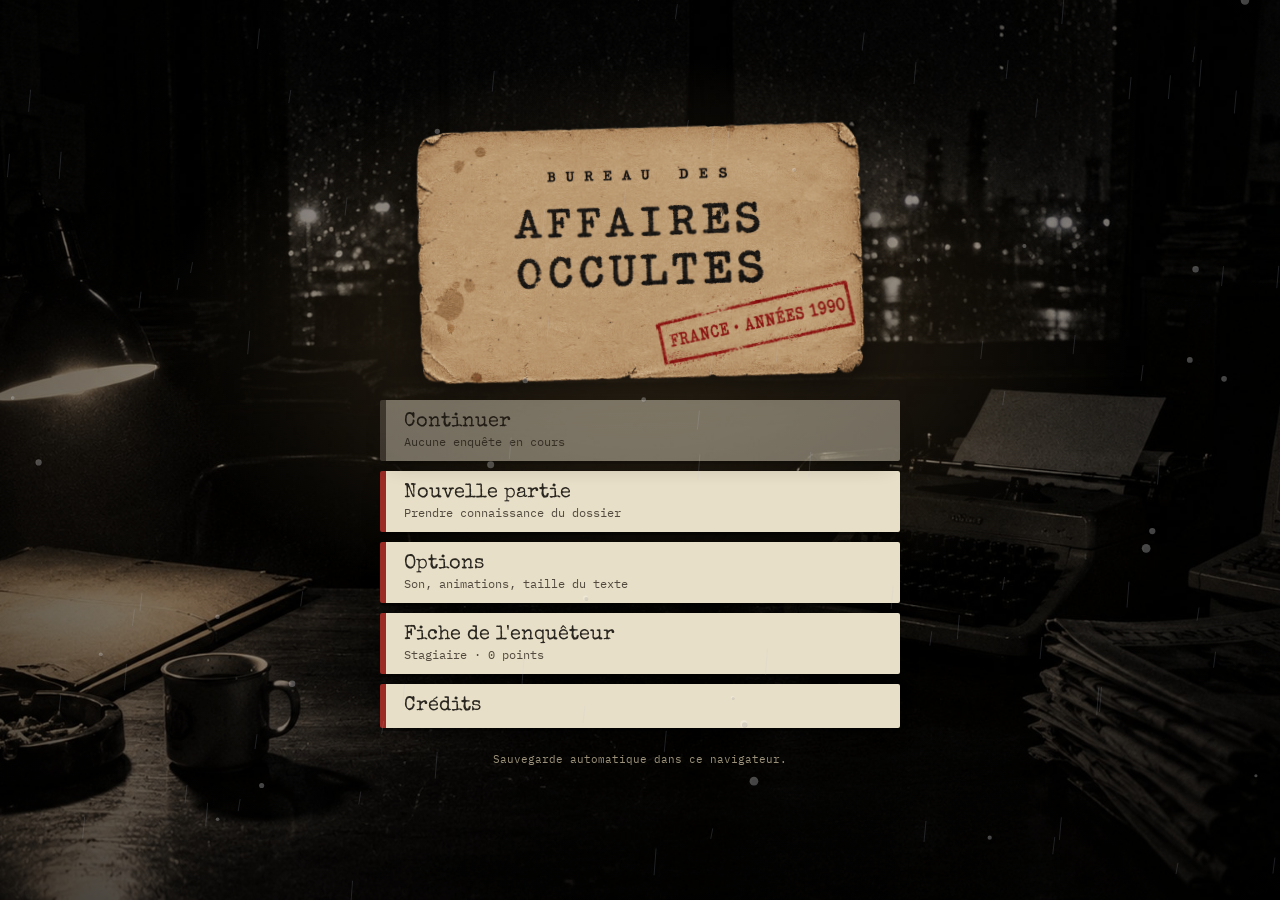
==== commit 01d4c07b: "Ajoute le tableau de Karim : grilles de recoupement façon Murdle Nouveau type de puzzle « grille » (" ====
--- a/index.html
+++ b/index.html
@@ -28,6 +28,7 @@
 <!-- Copie de secours des données pour fonctionnement hors serveur -->
 <script src="data.js"></script>
 <script src="audio.js"></script>
+<script src="tableau.js"></script>
 <script src="script.js"></script>
 </body>
 </html>
--- a/jeu.css
+++ b/jeu.css
@@ -126,6 +126,47 @@
 .puzzle-help:hover:not(:disabled) { border-color: var(--stamp-red); color: var(--stamp-red); }
 .puzzle-help-text { font-style: italic; color: var(--ink-soft); }
 .puzzle-result p { line-height: 1.7; margin: 0 0 10px; }
+
+/* Le tableau de Karim (grilles de recoupement, tableau.js) */
+.tab-section { margin: 0 0 16px; }
+.tab-title { font-family: var(--font-display); font-size: 14px; margin: 0 0 8px; color: var(--ink); text-transform: uppercase; letter-spacing: 0.04em; }
+.tab-temoin { margin: 0 0 10px; padding-left: 10px; border-left: 3px solid var(--c-person-soft); }
+.tab-temoin-nom { margin: 0 0 4px; font-weight: 600; color: var(--c-person); }
+.tab-role { font-weight: 400; font-style: italic; color: var(--muted); font-size: 0.92em; }
+.tab-quote { margin: 0 0 4px; line-height: 1.55; }
+.tab-indices ol { margin: 0; padding-left: 20px; }
+.tab-indices li { margin: 0 0 6px; line-height: 1.5; }
+.tab-grids { display: flex; flex-wrap: wrap; align-items: flex-start; gap: 14px 22px; margin: 0 0 16px; }
+.tab-grid { border-collapse: collapse; font-family: var(--font-mono); font-size: 12px; }
+.tab-grid caption { text-align: left; font-family: var(--font-display); font-size: 13.5px; color: var(--stamp-red); padding: 0 0 6px; }
+.tab-grid th { font-weight: 500; color: var(--ink-soft); }
+.tab-grid thead th { height: 86px; vertical-align: bottom; padding: 0 0 4px; width: 38px; }
+.tab-grid thead th span { display: inline-block; writing-mode: vertical-rl; transform: rotate(180deg); white-space: nowrap; }
+.tab-grid tbody th { text-align: right; padding: 0 8px 0 0; white-space: nowrap; }
+.tab-grid td { padding: 0; border: 1px solid var(--ink-soft); }
+.tab-cell {
+  display: block; width: 100%; min-width: 38px; height: 38px; margin: 0; padding: 0;
+  background: #F3EEDF; border: 0; border-radius: 0;
+  font-size: 18px; line-height: 38px; color: var(--ink); cursor: pointer;
+}
+.tab-cell:hover { background: var(--paper-dark); }
+.tab-cell.tab-non { color: var(--muted); font-size: 15px; }
+.tab-cell.tab-oui { color: var(--stamp-red); }
+.tab-liar-row { display: flex; flex-wrap: wrap; gap: 8px; }
+.tab-liar-btn, .tab-reset, .tab-submit {
+  font-family: var(--font-mono); font-size: 12.5px; padding: 8px 12px; border-radius: 3px; cursor: pointer;
+  background: transparent; border: 1px solid var(--ink-soft); color: var(--ink);
+}
+.tab-liar-btn.tab-liar-picked { border: 2px solid var(--stamp-red); color: var(--stamp-red); font-weight: 600; }
+.tab-actions { display: flex; flex-wrap: wrap; gap: 10px; }
+.tab-reset { border-style: dashed; color: var(--ink-soft); }
+.tab-submit { background: var(--ink); color: var(--paper); border-color: var(--ink); }
+.tab-submit:hover { background: var(--stamp-red); border-color: var(--stamp-red); }
+@media (max-width: 760px) {
+  .tab-grids { flex-direction: column; }
+  .tab-cell { min-width: 44px; height: 44px; line-height: 44px; }
+  .tab-grid thead th { width: 44px; }
+}
 
 /* Le reçu */
 .frag-assembled {
@@ -425,13 +466,54 @@
   .clue-silence .clue-text, .clue-silence .clue-title, .une, .epilogue, .minitel-entry > div { animation: none !important; }
 }
 
+.mobile-tabbar { display: none; }
+
 /* ---------- Téléphone : barre latérale sous le contenu, jamais collante ---------- */
 @media (max-width: 760px) {
   .sidebar { position: static; }
   .main-grid .content-panel { order: -1; min-height: 0; }
   .lead-buttons { grid-template-columns: 1fr; }
+  /* Carnet, annuaire, minitel, équipe : la carte n'y sert à rien, on ne la fait pas défiler pour rien */
+  .city-map-wrap.map-secondaire { display: none; }
   .minitel-top { font-size: 10.5px; }
   .masthead-tools { width: 100%; justify-content: flex-end; }
+
+  /* Barre d'outils fixe : équipe, carnet, annuaire, minitel, carte, toujours
+     accessibles sans avoir à scroller jusqu'à la colonne de gauche. */
+  .mobile-tabbar {
+    display: flex;
+    position: fixed;
+    left: 0;
+    right: 0;
+    bottom: 0;
+    z-index: 40;
+    background: var(--paper-dark);
+    border-top: 2px solid var(--ink);
+    box-shadow: 0 -4px 14px rgba(42, 38, 32, 0.18);
+    padding: 5px 2px calc(5px + env(safe-area-inset-bottom, 0px));
+  }
+  .tabbar-btn {
+    flex: 1 1 0;
+    display: flex;
+    flex-direction: column;
+    align-items: center;
+    justify-content: center;
+    gap: 2px;
+    background: none;
+    border: none;
+    color: var(--ink-soft);
+    font-family: var(--font-mono);
+    font-size: 10px;
+    letter-spacing: 0.02em;
+    text-transform: uppercase;
+    padding: 4px 2px;
+    border-radius: 6px;
+    line-height: 1.1;
+  }
+  .tabbar-icon { font-size: 19px; line-height: 1; }
+  .tabbar-btn.active { color: var(--stamp-red); background: rgba(154, 43, 37, 0.1); font-weight: bold; }
+  /* Espace pour que le dernier bloc de la page ne se cache pas sous la barre fixe */
+  body.has-tabbar #app { padding-bottom: 62px; }
 }
 
 .disc-label { min-width: 118px; margin-right: 6px; }
@@ -782,3 +864,178 @@
   .memo-annotation { left: 20px; }
   .equipe-grille { grid-template-columns: 1fr; }
 }
+
+/* Le cercle du lieu sélectionné tourne sur lui-même, et non autour du centre du plan */
+.pin-ring { transform-box: fill-box; transform-origin: center; }
+
+/* ---------- Le plan dessiné de la ville ---------- */
+.city-map-svg.plan-dessine { max-height: 72vh; background: none; }
+.plan-papier { fill: #EDE4CB; }
+.plan-dessine .plan-decor, .plan-dessine .plan-cadre, .plan-dessine .plan-cadre-fin, .plan-dessine .plan-grille,
+.plan-dessine .plan-repere, .plan-dessine .plan-cartouche, .plan-dessine .zone-label, .plan-dessine .pin-nom { pointer-events: none; }
+.plan-dessine .zone-group { cursor: pointer; outline: none; }
+.plan-dessine .zone-fond { fill: #E4D8B8; transition: fill 0.2s ease; }
+.plan-dessine .ilot { fill: rgba(82, 74, 62, 0.13); }
+.plan-dessine .zone-ilots { pointer-events: none; }
+.plan-dessine .zone-shape { fill: transparent; stroke: rgba(42, 38, 32, 0.55); stroke-width: 1.4; transition: stroke 0.2s ease, stroke-width 0.2s ease, fill 0.2s ease; }
+.plan-dessine .zone-label { font-family: var(--font-mono); font-size: 11px; letter-spacing: 0.14em; fill: var(--ink); paint-order: stroke; stroke: #E4D8B8; stroke-width: 4px; }
+.plan-dessine .zone-empty .zone-fond { fill: #E9E0C6; }
+.plan-dessine .zone-empty .zone-label { fill: var(--muted); }
+.plan-dessine .zone-group:hover .zone-fond, .plan-dessine .zone-group:focus-visible .zone-fond { fill: #EAD9A8; }
+.plan-dessine .zone-group:hover .zone-shape, .plan-dessine .zone-group:focus-visible .zone-shape { stroke: var(--stamp-red); stroke-width: 2.6; fill: rgba(154, 43, 37, 0.07); }
+.plan-dessine .zone-group:hover .zone-label { fill: var(--stamp-red); }
+.plan-dessine .zone-selected .zone-shape { stroke: var(--stamp-red); stroke-width: 3; stroke-dasharray: 7 4; fill: rgba(154, 43, 37, 0.09); }
+.plan-dessine .zone-selected .zone-label { fill: var(--stamp-red); }
+.plan-route-bord { fill: none; stroke: rgba(42, 38, 32, 0.45); stroke-width: 9; stroke-linecap: round; }
+.plan-route { fill: none; stroke: #F4EEDD; stroke-width: 6.5; stroke-linecap: round; }
+.plan-tram { fill: none; stroke: rgba(42, 38, 32, 0.7); stroke-width: 1.2; stroke-dasharray: 5 4; }
+.plan-rail { fill: none; stroke: #3A342C; stroke-width: 2.4; }
+.plan-rail-traverses { fill: none; stroke: #3A342C; stroke-width: 8; stroke-dasharray: 1.3 7; }
+.plan-riviere { fill: none; stroke: #6F8594; stroke-width: 3.5; stroke-dasharray: 2 5; stroke-linecap: round; opacity: 0.8; }
+.plan-legende { font-family: var(--font-body); font-style: italic; font-size: 11px; fill: #3B4E5C; paint-order: stroke; stroke: #EDE4CB; stroke-width: 3px; }
+.plan-legende-road, .plan-legende-rail { fill: var(--ink-soft); font-style: normal; font-family: var(--font-mono); font-size: 9.5px; letter-spacing: 0.08em; }
+.plan-cadre { fill: none; stroke: var(--ink); stroke-width: 2; }
+.plan-cadre-fin { fill: none; stroke: var(--ink); stroke-width: 0.6; }
+.plan-grille { stroke: rgba(42, 38, 32, 0.12); stroke-width: 0.8; }
+.plan-repere { font-family: var(--font-mono); font-size: 8.5px; fill: var(--ink-soft); }
+.plan-cartouche > rect { fill: #F4EEDD; stroke: var(--ink); stroke-width: 1.4; }
+.plan-cartouche .plan-cartouche-fin { fill: none; stroke-width: 0.6; }
+.plan-titre { font-family: var(--font-display); font-size: 17px; fill: var(--ink); }
+.plan-sous-titre { font-family: var(--font-mono); font-size: 8.5px; letter-spacing: 0.06em; fill: var(--ink-soft); }
+.plan-rose path { fill: var(--ink); }
+.plan-rose .plan-rose-clair { fill: none; stroke: var(--ink); stroke-width: 0.8; }
+.plan-rose text { font-family: var(--font-mono); font-size: 8px; fill: var(--ink); }
+/* Les lieux : des punaises */
+.plan-dessine .pin-ombre { fill: rgba(0, 0, 0, 0.25); }
+.plan-dessine .pin-circle { fill: #2E6B3A; stroke: #1C4424; stroke-width: 1.2; }
+.plan-dessine .pin-group.pin-visited .pin-circle { fill: var(--stamp-red); stroke: #6A1C18; }
+.plan-dessine .pin-group:hover .pin-circle { fill: #3E8A4D; stroke: var(--ink); }
+.plan-dessine .pin-group.pin-visited:hover .pin-circle { fill: #B8392F; }
+.plan-dessine .pin-reflet { fill: rgba(255, 255, 255, 0.55); pointer-events: none; }
+.plan-dessine .pin-nom { font-family: var(--font-mono); font-size: 9.5px; fill: var(--ink); paint-order: stroke; stroke: #EDE4CB; stroke-width: 3.5px; stroke-linejoin: round; }
+.plan-dessine .pin-group:hover .pin-nom, .plan-dessine .pin-active .pin-nom { font-weight: 600; }
+.city-map-wrap:has(.plan-dessine) .dot-todo { background: #2E6B3A; border-color: #1C4424; }
+
+.plan-dessine .zone-dehors .zone-fond { fill: #E6DCC0; }
+.plan-dessine .zone-dehors .zone-shape { stroke-dasharray: 3 3; }
+.plan-dessine .zone-dehors .zone-ilots { opacity: 0.45; }
+.plan-legende-note { font-family: var(--font-mono); font-style: normal; font-size: 9px; letter-spacing: 0.04em; fill: var(--ink-soft); }
+
+/* Portrait de l'interlocuteur pendant un entretien */
+.portrait-moyen { width: 96px; height: 148px; transform: rotate(-2deg); margin-left: 4px; }
+.clue-tete { display: flex; gap: 16px; align-items: center; margin-bottom: 12px; }
+.clue-tete .clue-title { margin-bottom: 4px; }
+.clue-qui { margin: 0; font-family: var(--font-mono); font-size: 11.5px; color: var(--muted); }
+.lead-btn.lead-avec-portrait { grid-template-columns: 28px 1fr; column-gap: 12px; align-items: center; }
+.lead-btn.lead-avec-portrait .portrait { grid-row: 1 / span 3; align-self: center; }
+.lead-btn.lead-avec-portrait > span { grid-column: 2; }
+
+/* Le logo est une étiquette de papier : légèrement penchée, avec une ombre */
+.menu-screen .logo-img { transform: rotate(-1.5deg); filter: drop-shadow(0 10px 22px rgba(0, 0, 0, 0.65)); }
+.credits .logo-img { transform: rotate(-1deg); filter: drop-shadow(0 4px 10px rgba(42, 38, 32, 0.35)); max-height: 220px; }
+
+/* La salamandre de l'épilogue : une carte de bristol plus grande quand le dessin existe */
+.epilogue-card:has(img) { width: 118px; height: 176px; background: #F6F1E2; }
+.epilogue-card img { background: transparent !important; inset: 8px !important; width: calc(100% - 16px) !important; height: calc(100% - 16px) !important; }
+.epilogue-card:has(img) svg { display: none; }
+
+/* Plus de pistes : le compteur devient le bouton « Rédiger l'article » */
+.lead-counter-article { cursor: pointer; border: 2px solid var(--stamp-red); background: var(--stamp-red); color: var(--paper); font: inherit; }
+.lead-counter-article .label { color: var(--paper); font-weight: 600; }
+.lead-counter-article:hover { background: #7E211C; }
+
+/* ===================================================================
+   L'article à trous (remplace le questionnaire)
+   =================================================================== */
+
+:root {
+  --c-action: #A4561A;   /* ambre brûlé : actions, pour l'article */
+  --c-action-soft: rgba(164, 86, 26, 0.14);
+}
+.tag-action { color: var(--c-action); font-weight: 600; text-decoration: underline; text-decoration-thickness: 1px; text-underline-offset: 3px; }
+.tag-action.tag-new { background: var(--c-action-soft); }
+.article-legende { margin: 4px 0 14px; }
+
+.relecture {
+  border-left: 4px solid var(--stamp-red);
+  background: rgba(154, 43, 37, 0.06);
+  padding: 10px 14px;
+  margin: 0 0 16px;
+  font-size: 15px;
+}
+.relecture p { margin: 0; }
+.relecture-qui { font-family: var(--font-mono); font-size: 11px; text-transform: uppercase; letter-spacing: 0.08em; color: var(--stamp-red); margin-bottom: 4px !important; }
+.relecture-fin { max-width: 760px; margin: 0 auto 16px; font-style: italic; }
+
+.copie {
+  background: #FBF8F0;
+  border: 1px solid #D8CFB9;
+  box-shadow: 0 2px 10px rgba(42, 38, 32, 0.12);
+  padding: 22px 26px 12px;
+  margin: 0 0 16px;
+}
+.copie-rubrique { font-family: var(--font-mono); font-size: 11px; text-transform: uppercase; letter-spacing: 0.1em; color: var(--stamp-red); margin: 0 0 12px; }
+.copie-par { position: relative; font-family: Georgia, "Times New Roman", serif; font-size: 16.5px; line-height: 2.1; margin: 0 0 14px; padding-left: 12px; border-left: 3px solid transparent; }
+.copie-par-faux { border-left-color: var(--stamp-red); background: rgba(154, 43, 37, 0.04); }
+.copie-par-bonus { color: var(--ink-soft, #555); font-size: 15px; }
+.copie-bonus { font-family: var(--font-mono); font-size: 10.5px; text-transform: uppercase; letter-spacing: 0.08em; background: var(--gold, #B98B2A); color: var(--ink); padding: 1px 6px; border-radius: 3px; }
+.copie-marge { font-family: "Caveat", cursive; font-size: 20px; color: var(--stamp-red); white-space: nowrap; }
+
+.trou {
+  font: inherit;
+  display: inline;
+  padding: 1px 6px;
+  margin: 0 1px;
+  border: none;
+  border-bottom: 2px solid currentColor;
+  border-radius: 3px 3px 0 0;
+  background: rgba(42, 38, 32, 0.04);
+  cursor: pointer;
+  line-height: 1.5;
+}
+.trou:not(.trou-rempli) { font-family: var(--font-mono); font-size: 12px; letter-spacing: 0.06em; text-transform: uppercase; border-bottom-style: dashed; padding: 3px 14px; }
+.trou-p { color: var(--c-person); }
+.trou-l { color: var(--c-lieu); }
+.trou-d { color: var(--c-doc); font-style: italic; }
+.trou-a { color: var(--c-action); }
+.trou-rempli { font-weight: 600; }
+.trou-p.trou-actif { background: var(--c-person-soft); }
+.trou-l.trou-actif { background: var(--c-lieu-soft); }
+.trou-d.trou-actif { background: var(--c-doc-soft); }
+.trou-a.trou-actif { background: var(--c-action-soft); }
+.trou-actif { outline: 2px solid currentColor; outline-offset: 1px; }
+.trou-faux { color: var(--stamp-red) !important; border-bottom-color: var(--stamp-red); text-decoration: line-through; text-decoration-thickness: 2px; }
+.trou:focus-visible { outline: 2px solid var(--ink); }
+
+.banque { border: 1px dashed var(--muted); border-radius: 4px; padding: 10px 14px 12px; margin: 0 0 16px; background: rgba(42, 38, 32, 0.03); position: sticky; bottom: 8px; max-height: 38vh; overflow-y: auto; backdrop-filter: blur(2px); background-color: rgba(246, 241, 226, 0.96); }
+.banque-titre { font-family: var(--font-mono); font-size: 11px; text-transform: uppercase; letter-spacing: 0.08em; margin: 0 0 8px; color: var(--muted); }
+.banque-mots { display: flex; flex-wrap: wrap; gap: 6px; }
+.mot {
+  font-family: var(--font-body);
+  font-size: 14.5px;
+  padding: 5px 11px;
+  border: 1.5px solid currentColor;
+  border-radius: 3px;
+  background: #FBF8F0;
+  cursor: pointer;
+}
+.mot-p { color: var(--c-person); }
+.mot-l { color: var(--c-lieu); }
+.mot-d { color: var(--c-doc); font-style: italic; }
+.mot-a { color: var(--c-action); }
+.mot:hover, .mot:focus-visible { background: rgba(42, 38, 32, 0.07); outline: none; }
+.mot-pose { background: currentColor; }
+.mot-p.mot-pose, .mot-l.mot-pose, .mot-d.mot-pose, .mot-a.mot-pose { color: #FBF8F0; }
+.mot-p.mot-pose { background: var(--c-person); border-color: var(--c-person); }
+.mot-l.mot-pose { background: var(--c-lieu); border-color: var(--c-lieu); }
+.mot-d.mot-pose { background: var(--c-doc); border-color: var(--c-doc); }
+.mot-a.mot-pose { background: var(--c-action); border-color: var(--c-action); }
+.mot-retirer { color: var(--muted); border-style: dashed; font-family: var(--font-mono); font-size: 12px; }
+
+.bilan-texte { font-family: var(--font-body) !important; font-size: 13.5px !important; line-height: 1.55; }
+.bilan-faux { color: var(--stamp-red); }
+
+@media (max-width: 640px) {
+  .copie { padding: 16px 14px 6px; }
+  .copie-par { font-size: 15.5px; line-height: 2.2; padding-left: 8px; }
+}
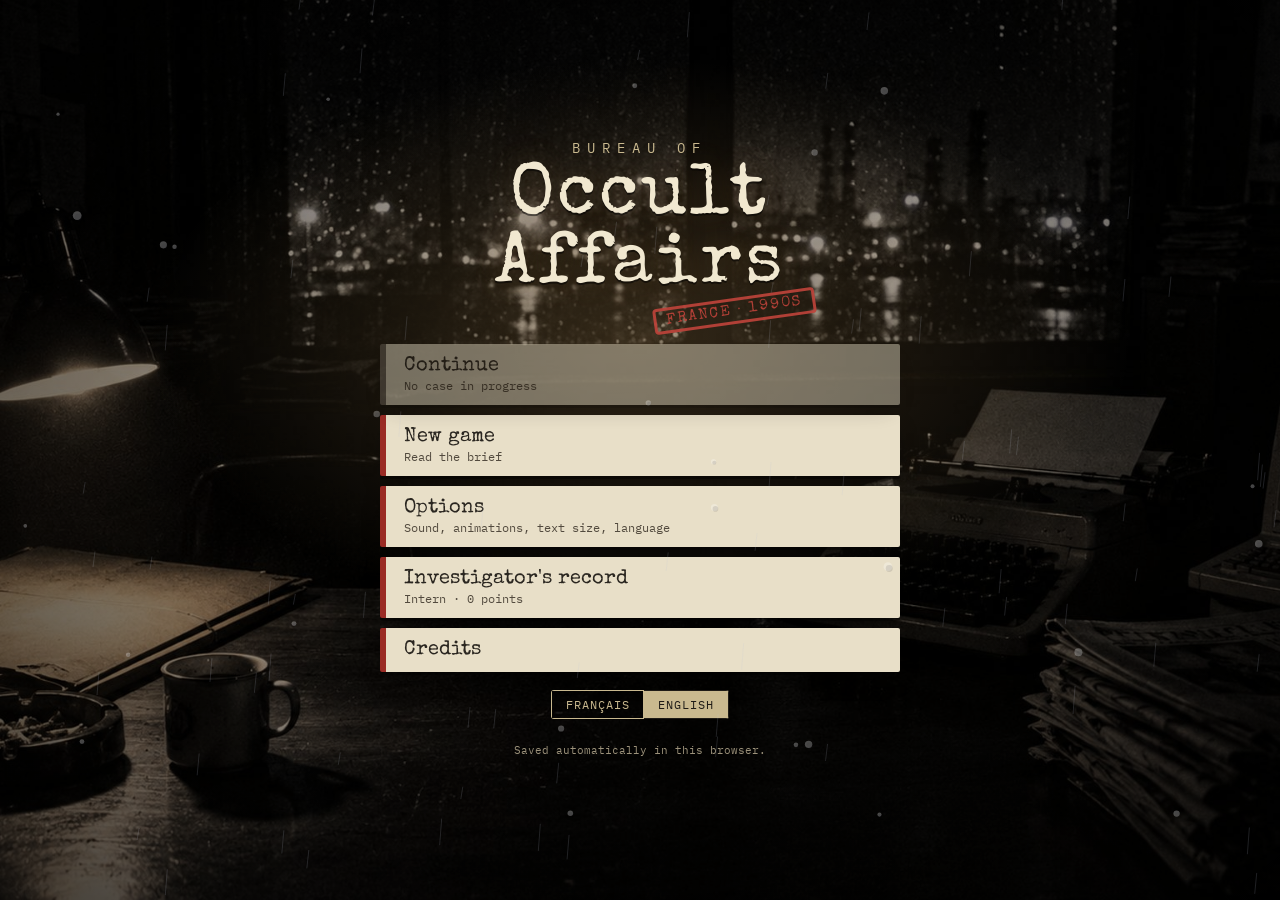
==== commit 3a46eb5d: "Nyons jouable, version anglaise, 20 pistes par affaire - Deuxième affaire, « Le noyé de l'Ouvèze » :" ====
--- a/index.html
+++ b/index.html
@@ -25,10 +25,13 @@
   </div>
 </div>
 
+<script src="i18n.js"></script>
 <!-- Copie de secours des données pour fonctionnement hors serveur -->
 <script src="data.js"></script>
+<script src="data-en.js"></script>
 <script src="audio.js"></script>
 <script src="tableau.js"></script>
+<script src="portrait.js"></script>
 <script src="script.js"></script>
 </body>
 </html>
--- a/jeu.css
+++ b/jeu.css
@@ -152,16 +152,49 @@
 .tab-cell:hover { background: var(--paper-dark); }
 .tab-cell.tab-non { color: var(--muted); font-size: 15px; }
 .tab-cell.tab-oui { color: var(--stamp-red); }
-.tab-liar-row { display: flex; flex-wrap: wrap; gap: 8px; }
-.tab-liar-btn, .tab-reset, .tab-submit {
+.tab-question { margin: 12px 0 6px; font-weight: 600; }
+.tab-choice-row { display: flex; flex-wrap: wrap; gap: 8px; }
+.tab-choice, .tab-reset, .tab-submit {
   font-family: var(--font-mono); font-size: 12.5px; padding: 8px 12px; border-radius: 3px; cursor: pointer;
   background: transparent; border: 1px solid var(--ink-soft); color: var(--ink);
 }
-.tab-liar-btn.tab-liar-picked { border: 2px solid var(--stamp-red); color: var(--stamp-red); font-weight: 600; }
-.tab-actions { display: flex; flex-wrap: wrap; gap: 10px; }
-.tab-reset { border-style: dashed; color: var(--ink-soft); }
+.tab-choice.tab-choice-picked { border: 2px solid var(--stamp-red); color: var(--stamp-red); font-weight: 600; }
+.tab-reset { border-style: dashed; color: var(--ink-soft); margin: 0 0 18px; font-size: 11.5px; padding: 6px 10px; }
 .tab-submit { background: var(--ink); color: var(--paper); border-color: var(--ink); }
 .tab-submit:hover { background: var(--stamp-red); border-color: var(--stamp-red); }
+/* Le portrait-robot (portrait.js) */
+.portrait-temoins { display: grid; grid-template-columns: repeat(auto-fit, minmax(240px, 1fr)); gap: 12px 20px; margin: 0 0 16px; }
+.portrait-temoin { padding-left: 10px; border-left: 3px solid var(--c-person-soft); }
+.portrait-atelier { display: flex; flex-wrap: wrap; gap: 18px; align-items: flex-start; margin: 0 0 14px; }
+.portrait-visage, .portrait-fini { flex: 0 0 180px; }
+.portrait-svg { display: block; width: 180px; height: 225px; border: 1px solid var(--ink-soft); box-shadow: 2px 3px 0 rgba(0, 0, 0, 0.08); background: #F4F0E6; }
+.portrait-fini { margin: 0 0 12px; }
+.portrait-calques { flex: 1 1 260px; }
+.portrait-trait { margin: 0 0 10px; }
+.portrait-trait-nom { margin: 0 0 4px; font-family: var(--font-display); font-size: 13px; text-transform: uppercase; letter-spacing: 0.04em; }
+
+/* La poursuite : un choix en temps limité */
+.poursuite-depart, .poursuite-btn {
+  font-family: var(--font-mono); font-size: 13px; padding: 10px 14px; border-radius: 3px; cursor: pointer;
+  background: var(--ink); color: var(--paper); border: 1px solid var(--ink);
+}
+.poursuite-depart:hover, .poursuite-btn:hover { background: var(--stamp-red); border-color: var(--stamp-red); }
+.poursuite-temps { height: 6px; background: var(--paper-dark); margin: 4px 0 14px; overflow: hidden; border-radius: 3px; }
+.poursuite-temps span { display: block; height: 100%; width: 100%; background: var(--stamp-red); transform-origin: left; animation: poursuite-temps linear forwards; }
+@keyframes poursuite-temps { from { transform: scaleX(1); } to { transform: scaleX(0); } }
+.poursuite-choix { display: grid; grid-template-columns: repeat(auto-fit, minmax(160px, 1fr)); gap: 10px; }
+.poursuite-choisi { font-family: var(--font-mono); font-size: 12px; color: var(--stamp-red); text-transform: uppercase; letter-spacing: 0.05em; margin: 0 0 8px; }
+
+/* Une piste perdue (quelqu'un a quitté la ville) */
+.disc-perdu { color: var(--stamp-red); }
+/* Encadré de la une : ce que l'équipe a fait parler d'elle */
+.une-body .une-encadre { border: 1px solid var(--ink); padding: 8px 10px; break-inside: avoid; }
+.une-body .une-encadre::first-letter { float: none !important; font-size: inherit !important; padding: 0 !important; }
+
+/* Plein été : la lumière est plus dure et plus chaude */
+body[data-meteo="soleil"][data-moment="matinee"]::after { background: rgba(255, 214, 140, 0.05); }
+body[data-meteo="soleil"][data-moment="apres-midi"]::after { background: rgba(240, 180, 80, 0.1); }
+
 @media (max-width: 760px) {
   .tab-grids { flex-direction: column; }
   .tab-cell { min-width: 44px; height: 44px; line-height: 44px; }
@@ -1039,3 +1072,29 @@
   .copie { padding: 16px 14px 6px; }
   .copie-par { font-size: 15.5px; line-height: 2.2; padding-left: 8px; }
 }
+
+/* ---------- Choix de la langue ---------- */
+.langue { display: inline-flex; gap: 0; border-radius: 3px; overflow: hidden; }
+.langue-btn {
+  font-family: var(--font-mono);
+  font-size: 11.5px;
+  letter-spacing: 0.08em;
+  text-transform: uppercase;
+  padding: 6px 14px;
+  border: 1px solid currentColor;
+  background: transparent;
+  color: inherit;
+  cursor: pointer;
+}
+.langue-btn + .langue-btn { border-left: none; }
+.langue-btn.active { cursor: default; }
+.menu-langue { color: #C9B98F; }
+.menu-langue .langue-btn.active { background: #C9B98F; color: #1E1B16; }
+.menu-langue .langue-btn:not(.active):hover, .menu-langue .langue-btn:focus-visible { color: #F1E8D0; outline: none; }
+.options-langue { justify-self: start; color: var(--ink); }
+.options-langue .langue-btn.active { background: var(--ink); color: var(--paper-dark); }
+.options-langue .langue-btn:not(.active):hover { color: var(--stamp-red); }
+
+/* Textes posés par la feuille de style, en anglais */
+:lang(en) .typing-active .clue-text::after, :lang(en) .memo.typing-active::after { content: "Click to show everything"; }
+:lang(en) .carnet-entry-n.fresh::after { content: " · new"; }
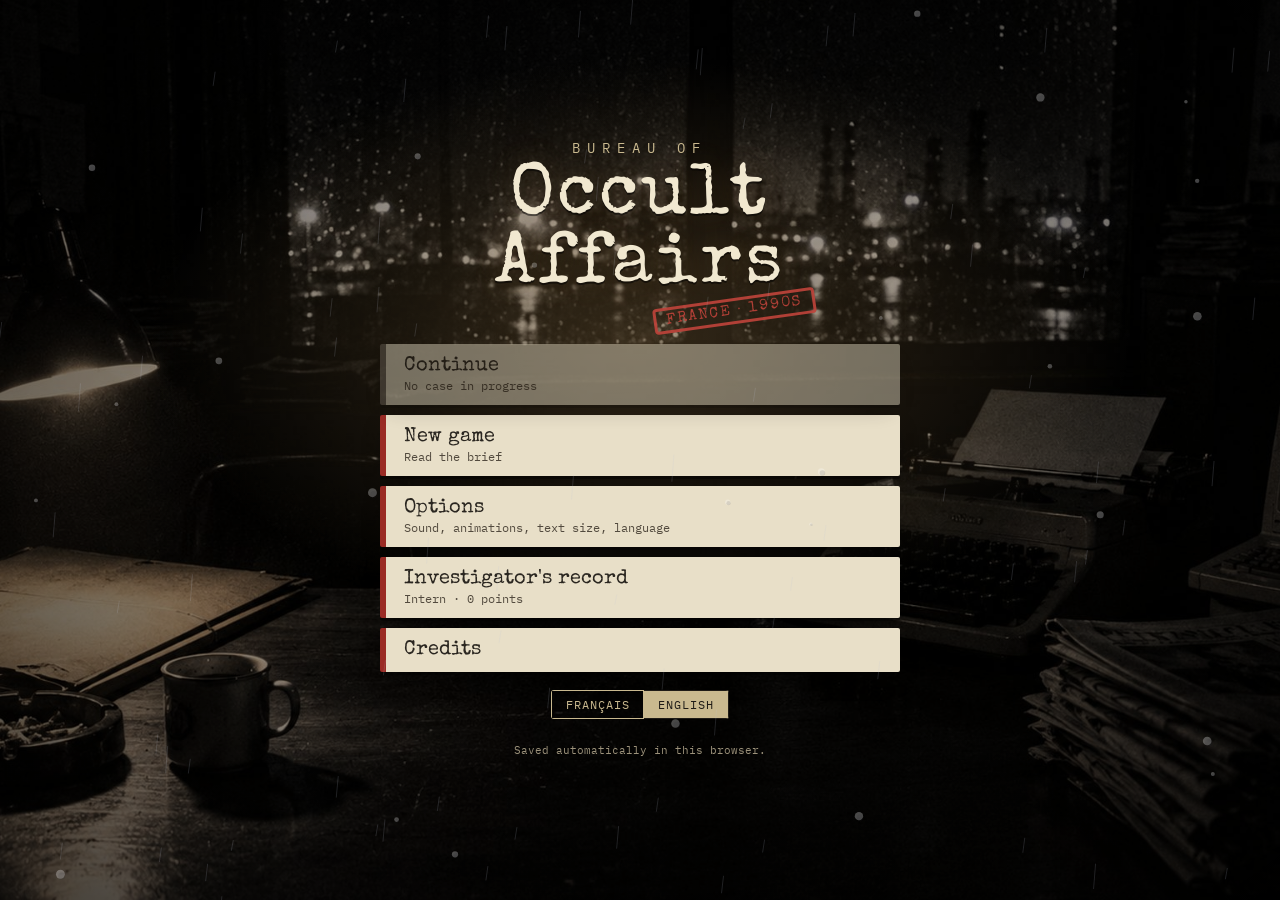
==== commit 6ae37cf7: "Le téléphone comme manette : Minitel et poursuite (essai) Un QR code relie le téléphone au jeu (WebR" ====
--- a/index.html
+++ b/index.html
@@ -32,6 +32,7 @@
 <script src="audio.js"></script>
 <script src="tableau.js"></script>
 <script src="portrait.js"></script>
+<script src="telephone.js"></script>
 <script src="script.js"></script>
 </body>
 </html>
--- a/jeu.css
+++ b/jeu.css
@@ -1098,3 +1098,75 @@
 /* Textes posés par la feuille de style, en anglais */
 :lang(en) .typing-active .clue-text::after, :lang(en) .memo.typing-active::after { content: "Click to show everything"; }
 :lang(en) .carnet-entry-n.fresh::after { content: " · new"; }
+
+/* ---------- Le téléphone comme manette ---------- */
+.manette-overlay {
+  position: fixed;
+  inset: 0;
+  z-index: 60;
+  background: rgba(42, 38, 32, 0.55);
+  display: flex;
+  align-items: center;
+  justify-content: center;
+  padding: 16px;
+}
+.manette-overlay[hidden] { display: none; }
+.manette-fenetre {
+  background: var(--paper);
+  border: 2px solid var(--ink);
+  border-radius: 6px;
+  box-shadow: var(--card-shadow);
+  max-width: 440px;
+  width: 100%;
+  max-height: calc(100vh - 32px);
+  overflow: auto;
+  padding: 22px 22px 18px;
+  font-family: var(--font-body);
+}
+.manette-titre { font-family: var(--font-display); font-size: 22px; margin: 0 0 8px; color: var(--stamp-red); }
+.manette-intro, .manette-fenetre p { font-size: 15px; line-height: 1.5; color: var(--ink-soft); margin: 0 0 12px; }
+.manette-qr { background: #fff; padding: 10px; border: 1.5px solid var(--ink); width: 240px; max-width: 100%; margin: 6px auto 14px; }
+.manette-qr svg { display: block; width: 100%; height: auto; }
+.manette-etapes { font-size: 14px; line-height: 1.5; padding-left: 20px; margin: 0 0 12px; }
+.manette-note { font-family: var(--font-mono); font-size: 11.5px !important; color: var(--muted) !important; }
+.manette-ok { font-family: var(--font-mono); color: var(--steel) !important; }
+.manette-perdu { color: var(--stamp-red) !important; }
+.manette-actions { display: flex; gap: 10px; justify-content: flex-end; flex-wrap: wrap; }
+.manette-actions button {
+  font-family: var(--font-mono);
+  font-size: 13px;
+  letter-spacing: 0.06em;
+  text-transform: uppercase;
+  background: transparent;
+  border: 1.5px solid var(--ink);
+  border-radius: 4px;
+  padding: 9px 14px;
+  cursor: pointer;
+  color: var(--ink);
+}
+.manette-actions .manette-fermer { background: var(--ink); color: var(--paper); }
+.manette-btn { background: var(--paper-dark) !important; color: var(--ink) !important; border-style: dashed !important; }
+.manette-btn.manette-reliee { border-style: solid !important; }
+.manette-btn.manette-reliee::before { content: "● "; color: #3C7A3F; }
+.manette-bandeau {
+  position: fixed;
+  left: 50%;
+  top: 18px;
+  z-index: 70;
+  transform: translate(-50%, -140%);
+  background: var(--ink);
+  color: var(--paper);
+  font-family: var(--font-mono);
+  font-size: 13px;
+  letter-spacing: 0.08em;
+  text-transform: uppercase;
+  padding: 10px 18px;
+  border-radius: 4px;
+  box-shadow: var(--card-shadow);
+  transition: transform 0.35s ease;
+  pointer-events: none;
+  max-width: calc(100vw - 32px);
+}
+.manette-bandeau.visible { transform: translate(-50%, 0); }
+/* sur un téléphone, le jeu est déjà dans la main : pas de manette à relier */
+@media (max-width: 760px) { .manette-btn { display: none !important; } }
